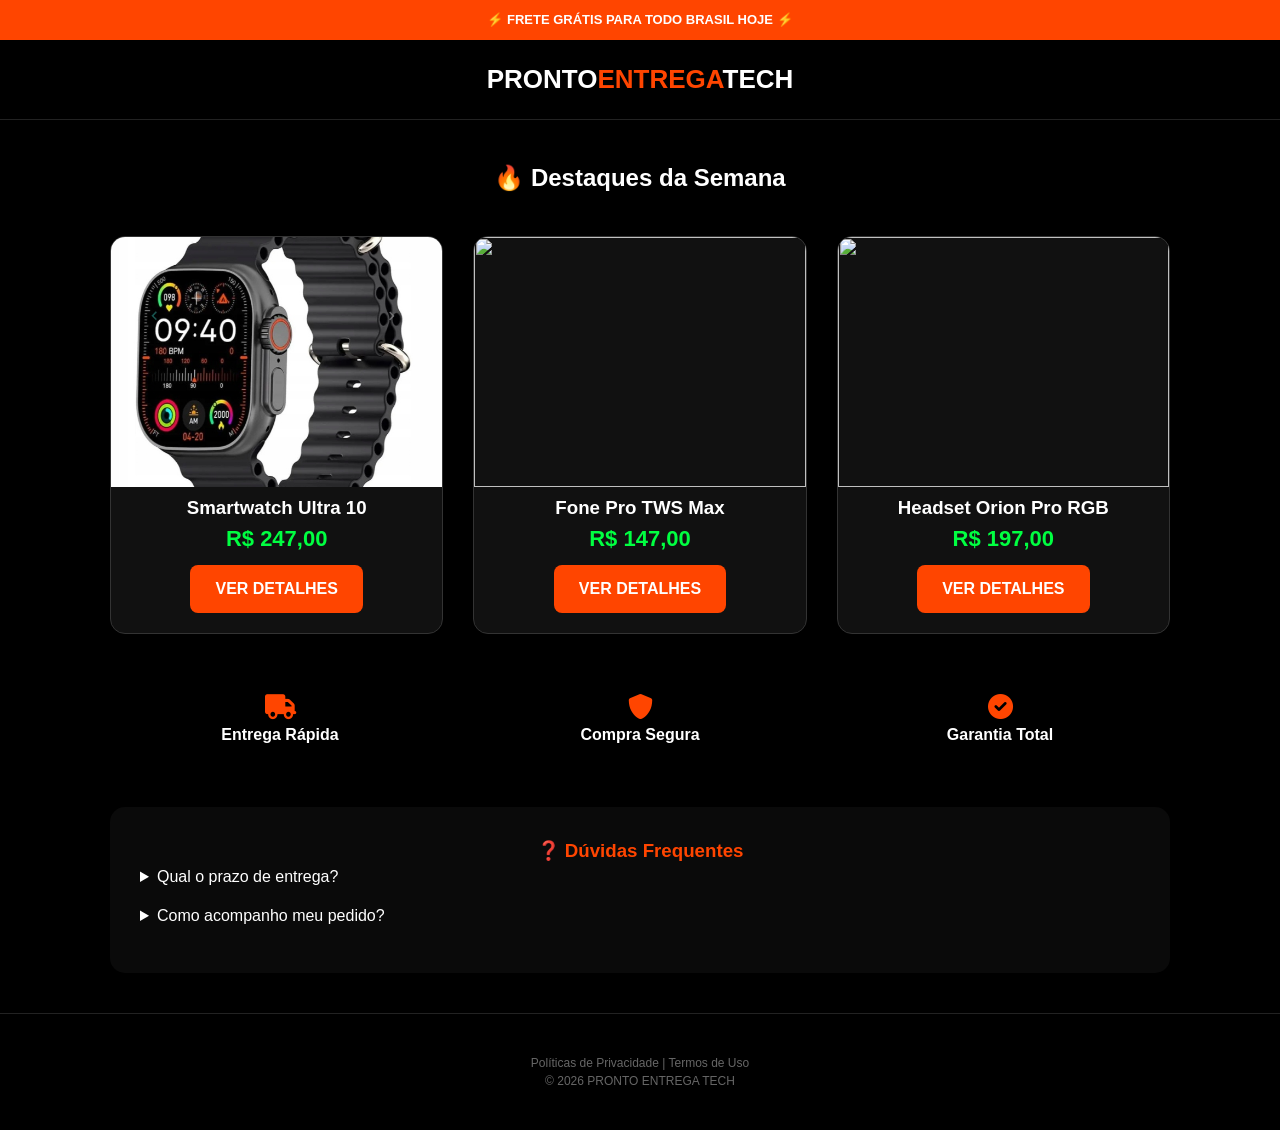
==== index.html @ e6aaacca "Add files via upload" ====
<!DOCTYPE html>
<html lang="pt-br">
<head>
    <meta charset="UTF-8">
    <meta name="viewport" content="width=device-width, initial-scale=1.0">
    <title>Pronto Entrega Tech | Loja Oficial</title>
    <link rel="stylesheet" href="style.css">
    <link rel="stylesheet" href="https://cdnjs.cloudflare.com/ajax/libs/font-awesome/6.0.0/css/all.min.css">
</head>
<body style="background:#000; color:#fff; font-family:sans-serif; margin:0;">
    <div style="background:#ff4500; text-align:center; padding:10px; font-weight:bold; font-size:13px;">⚡ FRETE GRÁTIS PARA TODO BRASIL HOJE ⚡</div>

    <nav style="padding:20px; border-bottom:1px solid #222; text-align:center; background:#000;">
        <div style="font-size:26px; font-weight:bold;">PRONTO<span style="color:#ff4500;">ENTREGA</span>TECH</div>
    </nav>

    <main style="max-width:1100px; margin:0 auto; padding:40px 20px;">
        <h2 style="text-align:center; margin-bottom:40px;">🔥 Destaques da Semana</h2>
        
        <div style="display:grid; grid-template-columns:repeat(auto-fit, minmax(280px, 1fr)); gap:30px;">
            <!-- PRODUTO 1 -->
            <div style="background:#111; border:1px solid #333; border-radius:15px; overflow:hidden; text-align:center; padding-bottom:20px;">
                <img src="relogio.jpg" style="width:100%; height:250px; object-fit:cover;">
                <h3>Smartwatch Ultra 10</h3>
                <p style="color:#00ff41; font-size:22px; font-weight:bold;">R$ 247,00</p>
                <a href="smartwatch-ultra.html" style="background:#ff4500; color:#fff; text-decoration:none; padding:12px 25px; border-radius:8px; font-weight:bold; display:inline-block; margin-top:10px;">VER DETALHES</a>
            </div>
            <!-- PRODUTO 2 -->
            <div style="background:#111; border:1px solid #333; border-radius:15px; overflow:hidden; text-align:center; padding-bottom:20px;">
                <img src="https://images.unsplash.com/photo-1590658268037-6bf12165a8df?w=500" style="width:100%; height:250px; object-fit:cover;">
                <h3>Fone Pro TWS Max</h3>
                <p style="color:#00ff41; font-size:22px; font-weight:bold;">R$ 147,00</p>
                <a href="smartwatch-ultra.html" style="background:#ff4500; color:#fff; text-decoration:none; padding:12px 25px; border-radius:8px; font-weight:bold; display:inline-block; margin-top:10px;">VER DETALHES</a>
            </div>
            <!-- PRODUTO 3 -->
            <div style="background:#111; border:1px solid #333; border-radius:15px; overflow:hidden; text-align:center; padding-bottom:20px;">
                <img src="https://images.unsplash.com/photo-1505740420928-5e560c06d30e?w=500" style="width:100%; height:250px; object-fit:cover;">
                <h3>Headset Orion Pro RGB</h3>
                <p style="color:#00ff41; font-size:22px; font-weight:bold;">R$ 197,00</p>
                <a href="smartwatch-ultra.html" style="background:#ff4500; color:#fff; text-decoration:none; padding:12px 25px; border-radius:8px; font-weight:bold; display:inline-block; margin-top:10px;">VER DETALHES</a>
            </div>
        </div>

        <!-- VANTAGENS -->
        <div style="margin-top:60px; display:grid; grid-template-columns:repeat(auto-fit, minmax(200px, 1fr)); gap:20px; text-align:center;">
            <div><i class="fas fa-truck" style="color:#ff4500; font-size:25px;"></i><h4>Entrega Rápida</h4></div>
            <div><i class="fas fa-shield-alt" style="color:#ff4500; font-size:25px;"></i><h4>Compra Segura</h4></div>
            <div><i class="fas fa-check-circle" style="color:#ff4500; font-size:25px;"></i><h4>Garantia Total</h4></div>
        </div>

        <!-- DÚVIDAS -->
        <section style="margin-top:60px; background:#0a0a0a; padding:30px; border-radius:15px;">
            <h3 style="text-align:center; color:#ff4500;">❓ Dúvidas Frequentes</h3>
            <details style="margin-bottom:15px; cursor:pointer;"><summary>Qual o prazo de entrega?</summary><p style="color:#aaa; padding:10px;">De 7 a 15 dias úteis com rastreamento.</p></details>
            <details style="margin-bottom:15px; cursor:pointer;"><summary>Como acompanho meu pedido?</summary><p style="color:#aaa; padding:10px;">Enviamos o código de rastreio por e-mail após a postagem.</p></details>
        </section>
    </main>

    <footer style="text-align:center; padding:40px; border-top:1px solid #222; font-size:12px; color:#666;">
        <a href="politicas.html" style="color:#666; text-decoration:none;">Políticas de Privacidade</a> | 
        <a href="politicas.html" style="color:#666; text-decoration:none;">Termos de Uso</a>
        <p>&copy; 2026 PRONTO ENTREGA TECH</p>
    </footer>
</body>
</html>
---- style.css ----
* { margin: 0; padding: 0; box-sizing: border-box; font-family: 'Segoe UI', sans-serif; }
body { background: #000; color: #fff; line-height: 1.5; }
.container { width: 90%; max-width: 1100px; margin: 0 auto; }

/* Topo e Nav */
.top-bar { background: #ff4500; text-align: center; padding: 8px; font-size: 12px; font-weight: bold; }
.navbar { padding: 15px 0; border-bottom: 1px solid #222; background: #000; position: sticky; top: 0; z-index: 100; }
.nav-flex { display: flex; justify-content: space-between; align-items: center; gap: 10px; }
.logo { font-size: 1.5rem; font-weight: 900; }
.logo span { color: #ff4500; }

/* Busca */
.search-bar { display: flex; flex: 1; max-width: 400px; background: #fff; border-radius: 5px; overflow: hidden; }
.search-bar input { flex: 1; border: none; padding: 10px; outline: none; color: #333; }
.search-bar button { background: #ddd; border: none; padding: 0 15px; color: #333; cursor: pointer; }

/* Grid de Produtos */
.section-title { text-align: center; margin: 40px 0 20px; color: #ff4500; text-transform: uppercase; }
.product-grid { display: grid; grid-template-columns: repeat(auto-fit, minmax(260px, 1fr)); gap: 20px; margin-bottom: 50px; }

.product-card { background: #111; border-radius: 12px; overflow: hidden; border: 1px solid #222; position: relative; transition: 0.3s; }
.product-card:hover { transform: translateY(-5px); border-color: #ff4500; }
.product-card img { width: 100%; height: 250px; object-fit: cover; border-bottom: 1px solid #222; }

/* Tags e Preços */
.discount-tag { position: absolute; top: 12px; left: 12px; background: #00ff41; color: #000; padding: 4px 10px; font-weight: bold; font-size: 12px; border-radius: 4px; z-index: 5; }
.card-info { padding: 20px; }
.card-info h3 { font-size: 1rem; margin-bottom: 10px; height: 40px; overflow: hidden; }
.rating { color: #ffb400; font-size: 12px; margin-bottom: 10px; }
.price-tag { font-size: 1.6rem; color: #00ff41; font-weight: bold; display: block; }

/* Botões */
.btn-buy-small { display: block; background: #ff4500; color: #fff; text-align: center; padding: 15px; text-decoration: none; border-radius: 8px; font-weight: bold; margin-top: 15px; transition: 0.2s; }
.btn-buy-small:hover { background: #e63e00; }

/* Página de Produto (Hero) */
.hero { display: flex; flex-wrap: wrap; gap: 40px; padding: 50px 0; align-items: center; }
.hero-img { flex: 1; min-width: 300px; }
.hero-img img { width: 100%; border-radius: 20px; box-shadow: 0 10px 30px rgba(0,0,0,0.5); }
.hero-content { flex: 1; min-width: 300px; }
.price-box { background: #0a0a0a; padding: 30px; border-radius: 15px; border: 2px solid #00ff41; margin: 25px 0; }

/* Flutuante e Footer */
.whatsapp-float { position: fixed; bottom: 25px; right: 25px; background: #25d366; width: 65px; height: 65px; border-radius: 50%; display: flex; align-items: center; justify-content: center; font-size: 35px; color: #fff; text-decoration: none; z-index: 1000; box-shadow: 0 5px 15px rgba(0,0,0,0.3); }
footer { padding: 30px 0; text-align: center; border-top: 1px solid #222; font-size: 12px; color: #666; }

/* Mobile */
@media (max-width: 768px) {
    .nav-flex { flex-direction: column; }
    .search-bar { width: 100%; margin: 15px 0; }
    .hero { text-align: center; }
}
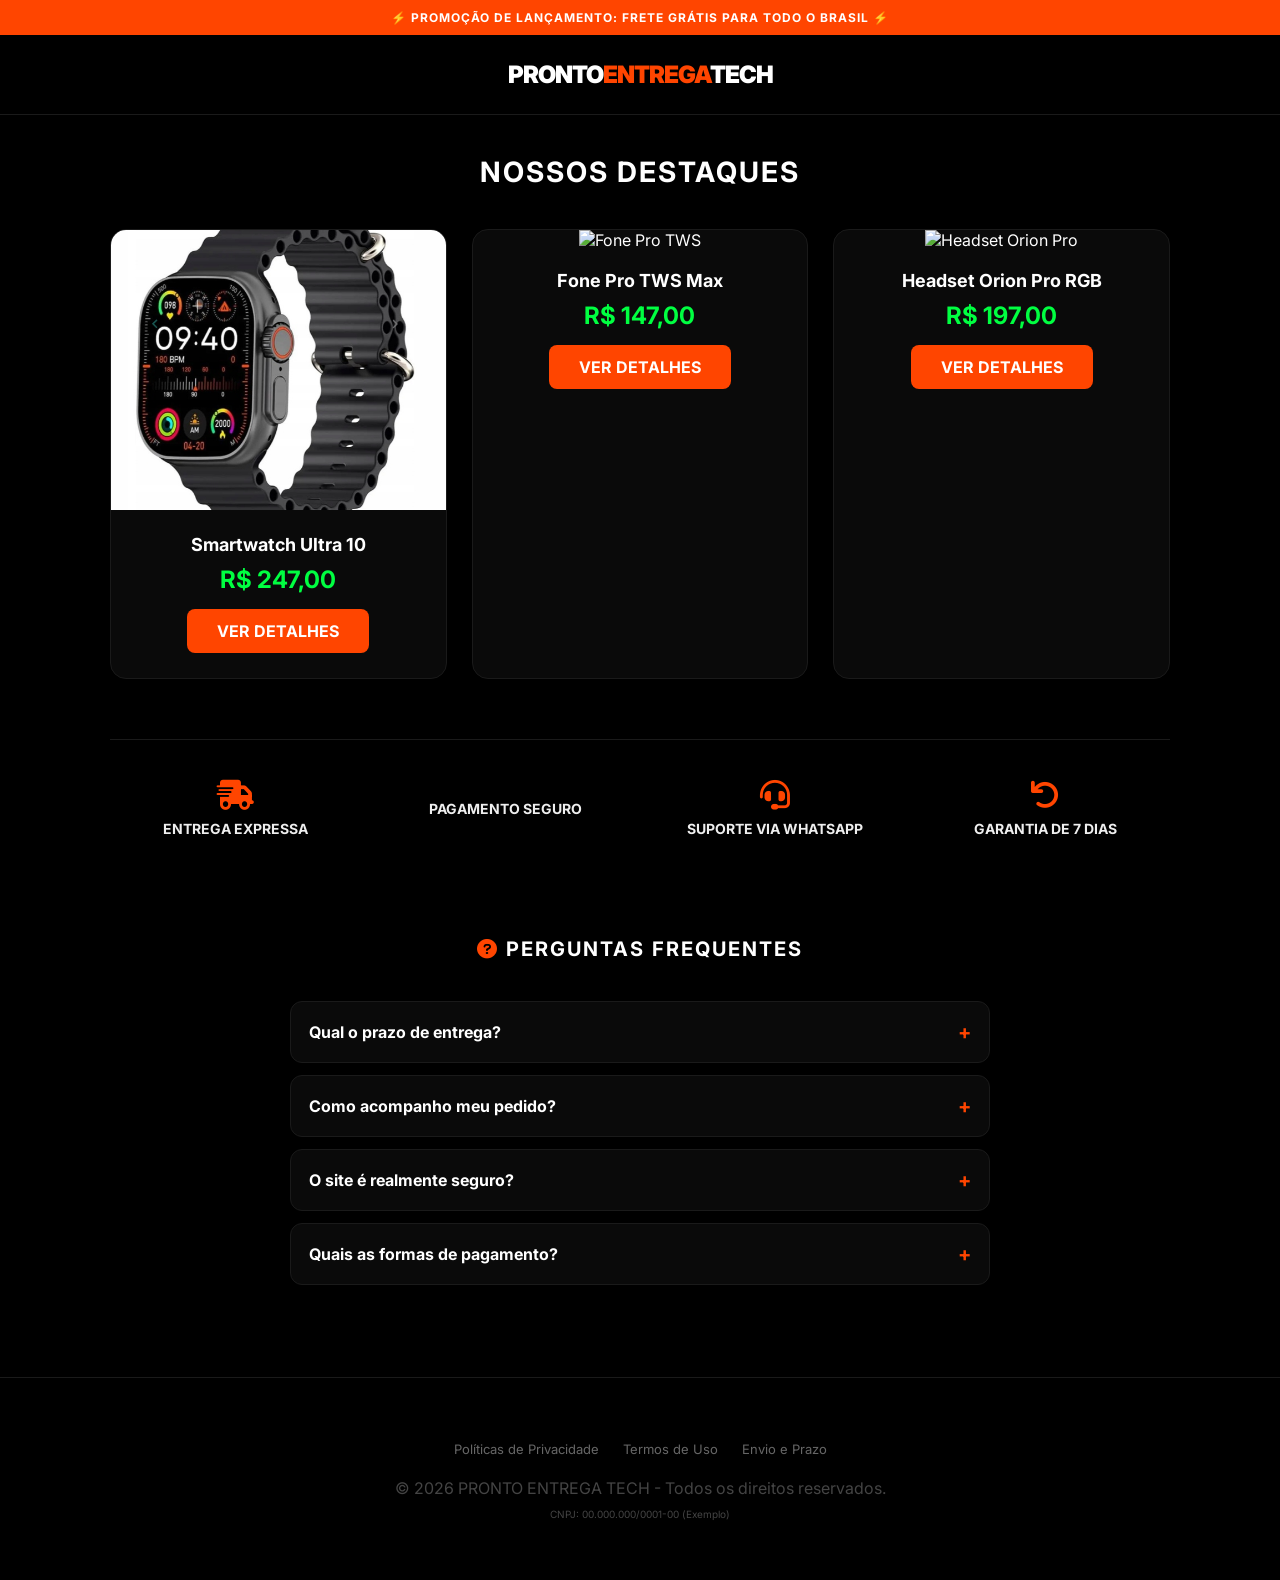
==== commit 8d204c3a: "Add files via upload" ====
--- a/index.html
+++ b/index.html
@@ -4,62 +4,143 @@
     <meta charset="UTF-8">
     <meta name="viewport" content="width=device-width, initial-scale=1.0">
     <title>Pronto Entrega Tech | Loja Oficial</title>
-    <link rel="stylesheet" href="style.css">
+    <!-- Importando fontes e ícones para não parecer amador -->
     <link rel="stylesheet" href="https://cdnjs.cloudflare.com/ajax/libs/font-awesome/6.0.0/css/all.min.css">
+    <link href="https://fonts.googleapis.com/css2?family=Inter:wght@400;700;900&display=swap" rel="stylesheet">
+    <style>
+        * { margin: 0; padding: 0; box-sizing: border-box; }
+        body { background-color: #000; color: #fff; font-family: 'Inter', sans-serif; }
+        
+        .top-bar { background: #ff4500; text-align: center; padding: 10px; font-weight: bold; font-size: 12px; letter-spacing: 1px; }
+        
+        nav { padding: 25px; border-bottom: 1px solid #1a1a1a; text-align: center; background: #000; }
+        .logo { font-size: 24px; font-weight: 900; letter-spacing: -1px; }
+        .logo span { color: #ff4500; }
+
+        .container { max-width: 1100px; margin: 0 auto; padding: 40px 20px; }
+        
+        .section-title { text-align: center; margin-bottom: 40px; font-size: 28px; text-transform: uppercase; letter-spacing: 2px; }
+
+        /* Grid de Produtos */
+        .grid-products { display: grid; grid-template-columns: repeat(auto-fit, minmax(280px, 1fr)); gap: 25px; }
+        .card { background: #0a0a0a; border: 1px solid #1a1a1a; border-radius: 16px; overflow: hidden; text-align: center; padding-bottom: 25px; transition: 0.3s; }
+        .card:hover { border-color: #333; transform: translateY(-5px); }
+        .card img { width: 100%; height: 280px; object-fit: cover; }
+        .card h3 { margin: 20px 0 10px; font-size: 18px; }
+        .price { color: #00ff41; font-size: 24px; font-weight: bold; margin-bottom: 15px; display: block; }
+        .btn-details { background: #ff4500; color: #fff; text-decoration: none; padding: 12px 30px; border-radius: 8px; font-weight: bold; display: inline-block; transition: 0.3s; }
+        .btn-details:hover { background: #e63e00; scale: 1.05; }
+
+        /* Benefícios */
+        .benefits { display: grid; grid-template-columns: repeat(auto-fit, minmax(200px, 1fr)); gap: 20px; text-align: center; margin: 60px 0; padding: 40px 0; border-top: 1px solid #1a1a1a; }
+        .benefits i { color: #ff4500; font-size: 30px; margin-bottom: 10px; }
+        .benefits h4 { font-size: 14px; text-transform: uppercase; color: #eee; }
+
+        /* FAQ - Dúvidas Frequentes Estilizadas */
+        .faq-container { max-width: 700px; margin: 0 auto; }
+        details { background: #0a0a0a; border: 1px solid #1a1a1a; border-radius: 12px; margin-bottom: 12px; transition: 0.3s; }
+        details[open] { border-color: #ff4500; }
+        summary { padding: 18px; cursor: pointer; font-weight: bold; list-style: none; display: flex; justify-content: space-between; align-items: center; outline: none; }
+        summary::-webkit-details-marker { display: none; }
+        summary::after { content: '+'; color: #ff4500; font-size: 20px; }
+        details[open] summary::after { content: '-'; }
+        .faq-answer { padding: 0 18px 18px; color: #aaa; font-size: 14px; line-height: 1.6; }
+
+        footer { text-align: center; padding: 60px 20px; border-top: 1px solid #1a1a1a; margin-top: 40px; color: #444; }
+        footer a { color: #666; text-decoration: none; margin: 0 10px; font-size: 13px; }
+        footer a:hover { color: #ff4500; }
+    </style>
 </head>
-<body style="background:#000; color:#fff; font-family:sans-serif; margin:0;">
-    <div style="background:#ff4500; text-align:center; padding:10px; font-weight:bold; font-size:13px;">⚡ FRETE GRÁTIS PARA TODO BRASIL HOJE ⚡</div>
+<body>
 
-    <nav style="padding:20px; border-bottom:1px solid #222; text-align:center; background:#000;">
-        <div style="font-size:26px; font-weight:bold;">PRONTO<span style="color:#ff4500;">ENTREGA</span>TECH</div>
+    <div class="top-bar">⚡ PROMOÇÃO DE LANÇAMENTO: FRETE GRÁTIS PARA TODO O BRASIL ⚡</div>
+
+    <nav>
+        <div class="logo">PRONTO<span>ENTREGA</span>TECH</div>
     </nav>
 
-    <main style="max-width:1100px; margin:0 auto; padding:40px 20px;">
-        <h2 style="text-align:center; margin-bottom:40px;">🔥 Destaques da Semana</h2>
+    <main class="container">
         
-        <div style="display:grid; grid-template-columns:repeat(auto-fit, minmax(280px, 1fr)); gap:30px;">
+        <h2 class="section-title">Nossos Destaques</h2>
+        
+        <div class="grid-products">
             <!-- PRODUTO 1 -->
-            <div style="background:#111; border:1px solid #333; border-radius:15px; overflow:hidden; text-align:center; padding-bottom:20px;">
-                <img src="relogio.jpg" style="width:100%; height:250px; object-fit:cover;">
+            <div class="card">
+                <img src="relogio.jpg" alt="Smartwatch Ultra 10">
                 <h3>Smartwatch Ultra 10</h3>
-                <p style="color:#00ff41; font-size:22px; font-weight:bold;">R$ 247,00</p>
-                <a href="smartwatch-ultra.html" style="background:#ff4500; color:#fff; text-decoration:none; padding:12px 25px; border-radius:8px; font-weight:bold; display:inline-block; margin-top:10px;">VER DETALHES</a>
+                <span class="price">R$ 247,00</span>
+                <a href="smartwatch-ultra.html" class="btn-details">VER DETALHES</a>
             </div>
+            
             <!-- PRODUTO 2 -->
-            <div style="background:#111; border:1px solid #333; border-radius:15px; overflow:hidden; text-align:center; padding-bottom:20px;">
-                <img src="https://images.unsplash.com/photo-1590658268037-6bf12165a8df?w=500" style="width:100%; height:250px; object-fit:cover;">
+            <div class="card">
+                <img src="https://images.unsplash.com/photo-1590658268037-6bf12165a8df?w=500" alt="Fone Pro TWS">
                 <h3>Fone Pro TWS Max</h3>
-                <p style="color:#00ff41; font-size:22px; font-weight:bold;">R$ 147,00</p>
-                <a href="smartwatch-ultra.html" style="background:#ff4500; color:#fff; text-decoration:none; padding:12px 25px; border-radius:8px; font-weight:bold; display:inline-block; margin-top:10px;">VER DETALHES</a>
+                <span class="price">R$ 147,00</span>
+                <a href="smartwatch-ultra.html" class="btn-details">VER DETALHES</a>
             </div>
+            
             <!-- PRODUTO 3 -->
-            <div style="background:#111; border:1px solid #333; border-radius:15px; overflow:hidden; text-align:center; padding-bottom:20px;">
-                <img src="https://images.unsplash.com/photo-1505740420928-5e560c06d30e?w=500" style="width:100%; height:250px; object-fit:cover;">
+            <div class="card">
+                <img src="https://images.unsplash.com/photo-1505740420928-5e560c06d30e?w=500" alt="Headset Orion Pro">
                 <h3>Headset Orion Pro RGB</h3>
-                <p style="color:#00ff41; font-size:22px; font-weight:bold;">R$ 197,00</p>
-                <a href="smartwatch-ultra.html" style="background:#ff4500; color:#fff; text-decoration:none; padding:12px 25px; border-radius:8px; font-weight:bold; display:inline-block; margin-top:10px;">VER DETALHES</a>
+                <span class="price">R$ 197,00</span>
+                <a href="smartwatch-ultra.html" class="btn-details">VER DETALHES</a>
             </div>
         </div>
 
-        <!-- VANTAGENS -->
-        <div style="margin-top:60px; display:grid; grid-template-columns:repeat(auto-fit, minmax(200px, 1fr)); gap:20px; text-align:center;">
-            <div><i class="fas fa-truck" style="color:#ff4500; font-size:25px;"></i><h4>Entrega Rápida</h4></div>
-            <div><i class="fas fa-shield-alt" style="color:#ff4500; font-size:25px;"></i><h4>Compra Segura</h4></div>
-            <div><i class="fas fa-check-circle" style="color:#ff4500; font-size:25px;"></i><h4>Garantia Total</h4></div>
+        <!-- SEÇÃO DE BENEFÍCIOS -->
+        <div class="benefits">
+            <div><i class="fas fa-truck-fast"></i><h4>Entrega Expressa</h4></div>
+            <div><i class="fas fa-shield-check"></i><h4>Pagamento Seguro</h4></div>
+            <div><i class="fas fa-headset"></i><h4>Suporte via WhatsApp</h4></div>
+            <div><i class="fas fa-undo"></i><h4>Garantia de 7 dias</h4></div>
         </div>
 
-        <!-- DÚVIDAS -->
-        <section style="margin-top:60px; background:#0a0a0a; padding:30px; border-radius:15px;">
-            <h3 style="text-align:center; color:#ff4500;">❓ Dúvidas Frequentes</h3>
-            <details style="margin-bottom:15px; cursor:pointer;"><summary>Qual o prazo de entrega?</summary><p style="color:#aaa; padding:10px;">De 7 a 15 dias úteis com rastreamento.</p></details>
-            <details style="margin-bottom:15px; cursor:pointer;"><summary>Como acompanho meu pedido?</summary><p style="color:#aaa; padding:10px;">Enviamos o código de rastreio por e-mail após a postagem.</p></details>
+        <!-- SEÇÃO DE DÚVIDAS -->
+        <section class="faq-container">
+            <h2 class="section-title" style="font-size: 20px;"><i class="fas fa-question-circle" style="color:#ff4500"></i> Perguntas Frequentes</h2>
+            
+            <details>
+                <summary>Qual o prazo de entrega?</summary>
+                <div class="faq-answer">
+                    Nosso prazo médio de entrega é de 7 a 15 dias úteis, dependendo da sua região. Todas as encomendas possuem seguro e código de rastreamento.
+                </div>
+            </details>
+
+            <details>
+                <summary>Como acompanho meu pedido?</summary>
+                <div class="faq-answer">
+                    Após a confirmação do pagamento, você receberá o código de rastreio em seu e-mail e WhatsApp em até 3 dias úteis para acompanhar pelo site dos Correios.
+                </div>
+            </details>
+
+            <details>
+                <summary>O site é realmente seguro?</summary>
+                <div class="faq-answer">
+                    Totalmente seguro. Utilizamos certificados SSL de criptografia de dados e os pagamentos são processados pelo Mercado Pago, a maior plataforma de pagamentos do Brasil.
+                </div>
+            </details>
+
+            <details>
+                <summary>Quais as formas de pagamento?</summary>
+                <div class="faq-answer">
+                    Aceitamos Pix com aprovação imediata, Boleto Bancário ou Cartão de Crédito em até 12x.
+                </div>
+            </details>
         </section>
+
     </main>
 
-    <footer style="text-align:center; padding:40px; border-top:1px solid #222; font-size:12px; color:#666;">
-        <a href="politicas.html" style="color:#666; text-decoration:none;">Políticas de Privacidade</a> | 
-        <a href="politicas.html" style="color:#666; text-decoration:none;">Termos de Uso</a>
-        <p>&copy; 2026 PRONTO ENTREGA TECH</p>
+    <footer>
+        <div style="margin-bottom: 20px;">
+            <a href="politicas.html">Políticas de Privacidade</a>
+            <a href="politicas.html">Termos de Uso</a>
+            <a href="politicas.html">Envio e Prazo</a>
+        </div>
+        <p>&copy; 2026 PRONTO ENTREGA TECH - Todos os direitos reservados.</p>
+        <p style="margin-top: 10px; font-size: 10px;">CNPJ: 00.000.000/0001-00 (Exemplo)</p>
     </footer>
+
 </body>
 </html>
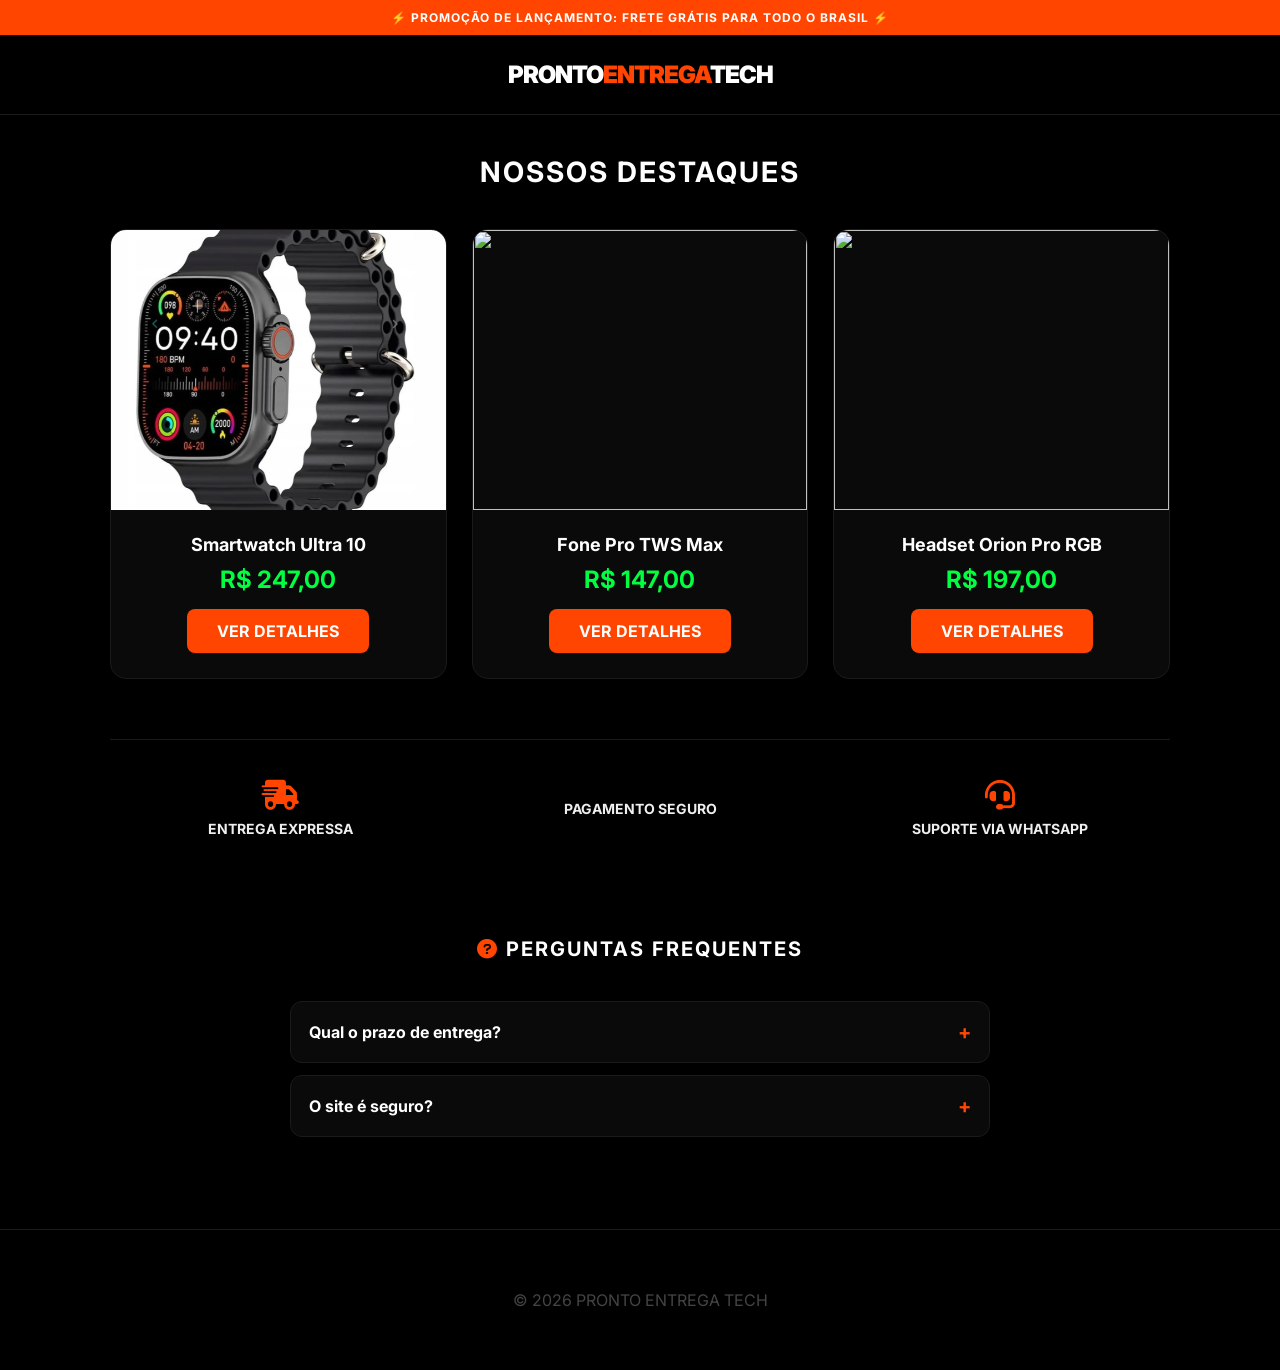
==== commit 7e79be70: "Add files via upload" ====
--- a/index.html
+++ b/index.html
@@ -4,24 +4,17 @@
     <meta charset="UTF-8">
     <meta name="viewport" content="width=device-width, initial-scale=1.0">
     <title>Pronto Entrega Tech | Loja Oficial</title>
-    <!-- Importando fontes e ícones para não parecer amador -->
     <link rel="stylesheet" href="https://cdnjs.cloudflare.com/ajax/libs/font-awesome/6.0.0/css/all.min.css">
     <link href="https://fonts.googleapis.com/css2?family=Inter:wght@400;700;900&display=swap" rel="stylesheet">
     <style>
         * { margin: 0; padding: 0; box-sizing: border-box; }
         body { background-color: #000; color: #fff; font-family: 'Inter', sans-serif; }
-        
         .top-bar { background: #ff4500; text-align: center; padding: 10px; font-weight: bold; font-size: 12px; letter-spacing: 1px; }
-        
         nav { padding: 25px; border-bottom: 1px solid #1a1a1a; text-align: center; background: #000; }
         .logo { font-size: 24px; font-weight: 900; letter-spacing: -1px; }
         .logo span { color: #ff4500; }
-
         .container { max-width: 1100px; margin: 0 auto; padding: 40px 20px; }
-        
         .section-title { text-align: center; margin-bottom: 40px; font-size: 28px; text-transform: uppercase; letter-spacing: 2px; }
-
-        /* Grid de Produtos */
         .grid-products { display: grid; grid-template-columns: repeat(auto-fit, minmax(280px, 1fr)); gap: 25px; }
         .card { background: #0a0a0a; border: 1px solid #1a1a1a; border-radius: 16px; overflow: hidden; text-align: center; padding-bottom: 25px; transition: 0.3s; }
         .card:hover { border-color: #333; transform: translateY(-5px); }
@@ -30,117 +23,61 @@
         .price { color: #00ff41; font-size: 24px; font-weight: bold; margin-bottom: 15px; display: block; }
         .btn-details { background: #ff4500; color: #fff; text-decoration: none; padding: 12px 30px; border-radius: 8px; font-weight: bold; display: inline-block; transition: 0.3s; }
         .btn-details:hover { background: #e63e00; scale: 1.05; }
-
-        /* Benefícios */
         .benefits { display: grid; grid-template-columns: repeat(auto-fit, minmax(200px, 1fr)); gap: 20px; text-align: center; margin: 60px 0; padding: 40px 0; border-top: 1px solid #1a1a1a; }
         .benefits i { color: #ff4500; font-size: 30px; margin-bottom: 10px; }
         .benefits h4 { font-size: 14px; text-transform: uppercase; color: #eee; }
-
-        /* FAQ - Dúvidas Frequentes Estilizadas */
         .faq-container { max-width: 700px; margin: 0 auto; }
         details { background: #0a0a0a; border: 1px solid #1a1a1a; border-radius: 12px; margin-bottom: 12px; transition: 0.3s; }
         details[open] { border-color: #ff4500; }
         summary { padding: 18px; cursor: pointer; font-weight: bold; list-style: none; display: flex; justify-content: space-between; align-items: center; outline: none; }
-        summary::-webkit-details-marker { display: none; }
         summary::after { content: '+'; color: #ff4500; font-size: 20px; }
         details[open] summary::after { content: '-'; }
         .faq-answer { padding: 0 18px 18px; color: #aaa; font-size: 14px; line-height: 1.6; }
-
         footer { text-align: center; padding: 60px 20px; border-top: 1px solid #1a1a1a; margin-top: 40px; color: #444; }
-        footer a { color: #666; text-decoration: none; margin: 0 10px; font-size: 13px; }
-        footer a:hover { color: #ff4500; }
     </style>
 </head>
 <body>
-
     <div class="top-bar">⚡ PROMOÇÃO DE LANÇAMENTO: FRETE GRÁTIS PARA TODO O BRASIL ⚡</div>
-
-    <nav>
-        <div class="logo">PRONTO<span>ENTREGA</span>TECH</div>
-    </nav>
-
+    <nav><div class="logo">PRONTO<span>ENTREGA</span>TECH</div></nav>
     <main class="container">
-        
         <h2 class="section-title">Nossos Destaques</h2>
-        
         <div class="grid-products">
-            <!-- PRODUTO 1 -->
             <div class="card">
-                <img src="relogio.jpg" alt="Smartwatch Ultra 10">
+                <img src="relogio.jpg">
                 <h3>Smartwatch Ultra 10</h3>
                 <span class="price">R$ 247,00</span>
-                <a href="smartwatch-ultra.html" class="btn-details">VER DETALHES</a>
+                <a href="smartwatch-ultra.html#relogio" class="btn-details">VER DETALHES</a>
             </div>
-            
-            <!-- PRODUTO 2 -->
             <div class="card">
-                <img src="https://images.unsplash.com/photo-1590658268037-6bf12165a8df?w=500" alt="Fone Pro TWS">
+                <img src="https://images.unsplash.com/photo-1590658268037-6bf12165a8df?w=500">
                 <h3>Fone Pro TWS Max</h3>
                 <span class="price">R$ 147,00</span>
-                <a href="smartwatch-ultra.html" class="btn-details">VER DETALHES</a>
+                <a href="smartwatch-ultra.html#fone" class="btn-details">VER DETALHES</a>
             </div>
-            
-            <!-- PRODUTO 3 -->
             <div class="card">
-                <img src="https://images.unsplash.com/photo-1505740420928-5e560c06d30e?w=500" alt="Headset Orion Pro">
+                <img src="https://images.unsplash.com/photo-1505740420928-5e560c06d30e?w=500">
                 <h3>Headset Orion Pro RGB</h3>
                 <span class="price">R$ 197,00</span>
-                <a href="smartwatch-ultra.html" class="btn-details">VER DETALHES</a>
+                <a href="smartwatch-ultra.html#headset" class="btn-details">VER DETALHES</a>
             </div>
         </div>
-
-        <!-- SEÇÃO DE BENEFÍCIOS -->
         <div class="benefits">
             <div><i class="fas fa-truck-fast"></i><h4>Entrega Expressa</h4></div>
             <div><i class="fas fa-shield-check"></i><h4>Pagamento Seguro</h4></div>
             <div><i class="fas fa-headset"></i><h4>Suporte via WhatsApp</h4></div>
-            <div><i class="fas fa-undo"></i><h4>Garantia de 7 dias</h4></div>
         </div>
-
-        <!-- SEÇÃO DE DÚVIDAS -->
         <section class="faq-container">
             <h2 class="section-title" style="font-size: 20px;"><i class="fas fa-question-circle" style="color:#ff4500"></i> Perguntas Frequentes</h2>
-            
             <details>
                 <summary>Qual o prazo de entrega?</summary>
-                <div class="faq-answer">
-                    Nosso prazo médio de entrega é de 7 a 15 dias úteis, dependendo da sua região. Todas as encomendas possuem seguro e código de rastreamento.
-                </div>
+                <div class="faq-answer">Nosso prazo médio é de 7 a 15 dias úteis.</div>
             </details>
-
             <details>
-                <summary>Como acompanho meu pedido?</summary>
-                <div class="faq-answer">
-                    Após a confirmação do pagamento, você receberá o código de rastreio em seu e-mail e WhatsApp em até 3 dias úteis para acompanhar pelo site dos Correios.
-                </div>
-            </details>
-
-            <details>
-                <summary>O site é realmente seguro?</summary>
-                <div class="faq-answer">
-                    Totalmente seguro. Utilizamos certificados SSL de criptografia de dados e os pagamentos são processados pelo Mercado Pago, a maior plataforma de pagamentos do Brasil.
-                </div>
-            </details>
-
-            <details>
-                <summary>Quais as formas de pagamento?</summary>
-                <div class="faq-answer">
-                    Aceitamos Pix com aprovação imediata, Boleto Bancário ou Cartão de Crédito em até 12x.
-                </div>
+                <summary>O site é seguro?</summary>
+                <div class="faq-answer">Sim, pagamentos via Mercado Pago com proteção total.</div>
             </details>
         </section>
-
     </main>
-
-    <footer>
-        <div style="margin-bottom: 20px;">
-            <a href="politicas.html">Políticas de Privacidade</a>
-            <a href="politicas.html">Termos de Uso</a>
-            <a href="politicas.html">Envio e Prazo</a>
-        </div>
-        <p>&copy; 2026 PRONTO ENTREGA TECH - Todos os direitos reservados.</p>
-        <p style="margin-top: 10px; font-size: 10px;">CNPJ: 00.000.000/0001-00 (Exemplo)</p>
-    </footer>
-
+    <footer><p>&copy; 2026 PRONTO ENTREGA TECH</p></footer>
 </body>
 </html>
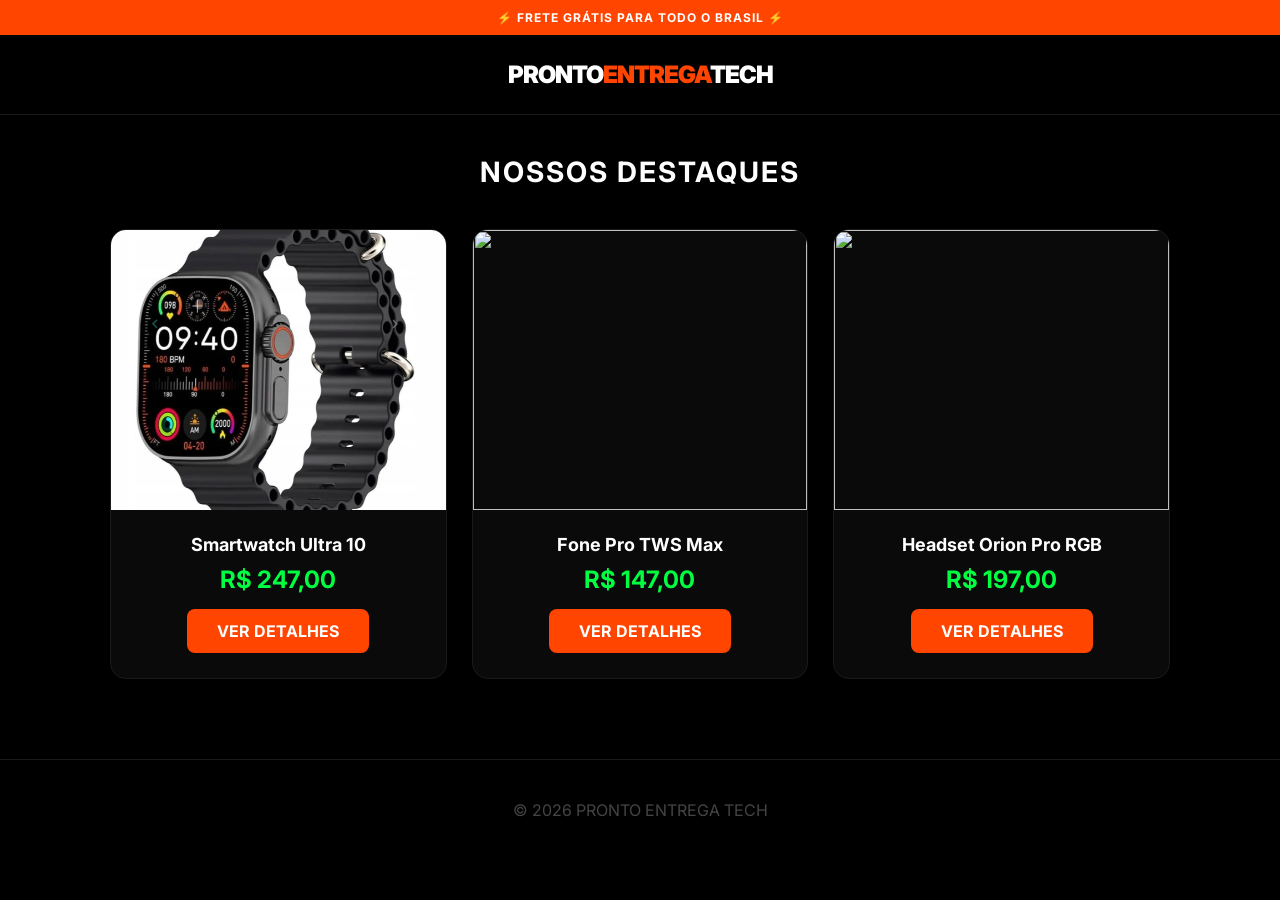
==== commit 234ac0d7: "Add files via upload" ====
--- a/index.html
+++ b/index.html
@@ -21,39 +21,32 @@
         .card img { width: 100%; height: 280px; object-fit: cover; }
         .card h3 { margin: 20px 0 10px; font-size: 18px; }
         .price { color: #00ff41; font-size: 24px; font-weight: bold; margin-bottom: 15px; display: block; }
-        .btn-details { background: #ff4500; color: #fff; text-decoration: none; padding: 12px 30px; border-radius: 8px; font-weight: bold; display: inline-block; transition: 0.3s; }
+        .btn-details { background: #ff4500; color: #fff; text-decoration: none; padding: 12px 30px; border-radius: 8px; font-weight: bold; display: inline-block; transition: 0.3s; cursor: pointer; }
         .btn-details:hover { background: #e63e00; scale: 1.05; }
-        .benefits { display: grid; grid-template-columns: repeat(auto-fit, minmax(200px, 1fr)); gap: 20px; text-align: center; margin: 60px 0; padding: 40px 0; border-top: 1px solid #1a1a1a; }
-        .benefits i { color: #ff4500; font-size: 30px; margin-bottom: 10px; }
-        .benefits h4 { font-size: 14px; text-transform: uppercase; color: #eee; }
-        .faq-container { max-width: 700px; margin: 0 auto; }
-        details { background: #0a0a0a; border: 1px solid #1a1a1a; border-radius: 12px; margin-bottom: 12px; transition: 0.3s; }
-        details[open] { border-color: #ff4500; }
-        summary { padding: 18px; cursor: pointer; font-weight: bold; list-style: none; display: flex; justify-content: space-between; align-items: center; outline: none; }
-        summary::after { content: '+'; color: #ff4500; font-size: 20px; }
-        details[open] summary::after { content: '-'; }
-        .faq-answer { padding: 0 18px 18px; color: #aaa; font-size: 14px; line-height: 1.6; }
-        footer { text-align: center; padding: 60px 20px; border-top: 1px solid #1a1a1a; margin-top: 40px; color: #444; }
+        footer { text-align: center; padding: 40px; border-top: 1px solid #1a1a1a; margin-top: 40px; color: #444; }
     </style>
 </head>
 <body>
-    <div class="top-bar">⚡ PROMOÇÃO DE LANÇAMENTO: FRETE GRÁTIS PARA TODO O BRASIL ⚡</div>
+    <div class="top-bar">⚡ FRETE GRÁTIS PARA TODO O BRASIL ⚡</div>
     <nav><div class="logo">PRONTO<span>ENTREGA</span>TECH</div></nav>
     <main class="container">
         <h2 class="section-title">Nossos Destaques</h2>
         <div class="grid-products">
+            <!-- PRODUTO 1 -->
             <div class="card">
                 <img src="relogio.jpg">
                 <h3>Smartwatch Ultra 10</h3>
                 <span class="price">R$ 247,00</span>
                 <a href="smartwatch-ultra.html#relogio" class="btn-details">VER DETALHES</a>
             </div>
+            <!-- PRODUTO 2 -->
             <div class="card">
                 <img src="https://images.unsplash.com/photo-1590658268037-6bf12165a8df?w=500">
                 <h3>Fone Pro TWS Max</h3>
                 <span class="price">R$ 147,00</span>
                 <a href="smartwatch-ultra.html#fone" class="btn-details">VER DETALHES</a>
             </div>
+            <!-- PRODUTO 3 -->
             <div class="card">
                 <img src="https://images.unsplash.com/photo-1505740420928-5e560c06d30e?w=500">
                 <h3>Headset Orion Pro RGB</h3>
@@ -61,22 +54,6 @@
                 <a href="smartwatch-ultra.html#headset" class="btn-details">VER DETALHES</a>
             </div>
         </div>
-        <div class="benefits">
-            <div><i class="fas fa-truck-fast"></i><h4>Entrega Expressa</h4></div>
-            <div><i class="fas fa-shield-check"></i><h4>Pagamento Seguro</h4></div>
-            <div><i class="fas fa-headset"></i><h4>Suporte via WhatsApp</h4></div>
-        </div>
-        <section class="faq-container">
-            <h2 class="section-title" style="font-size: 20px;"><i class="fas fa-question-circle" style="color:#ff4500"></i> Perguntas Frequentes</h2>
-            <details>
-                <summary>Qual o prazo de entrega?</summary>
-                <div class="faq-answer">Nosso prazo médio é de 7 a 15 dias úteis.</div>
-            </details>
-            <details>
-                <summary>O site é seguro?</summary>
-                <div class="faq-answer">Sim, pagamentos via Mercado Pago com proteção total.</div>
-            </details>
-        </section>
     </main>
     <footer><p>&copy; 2026 PRONTO ENTREGA TECH</p></footer>
 </body>
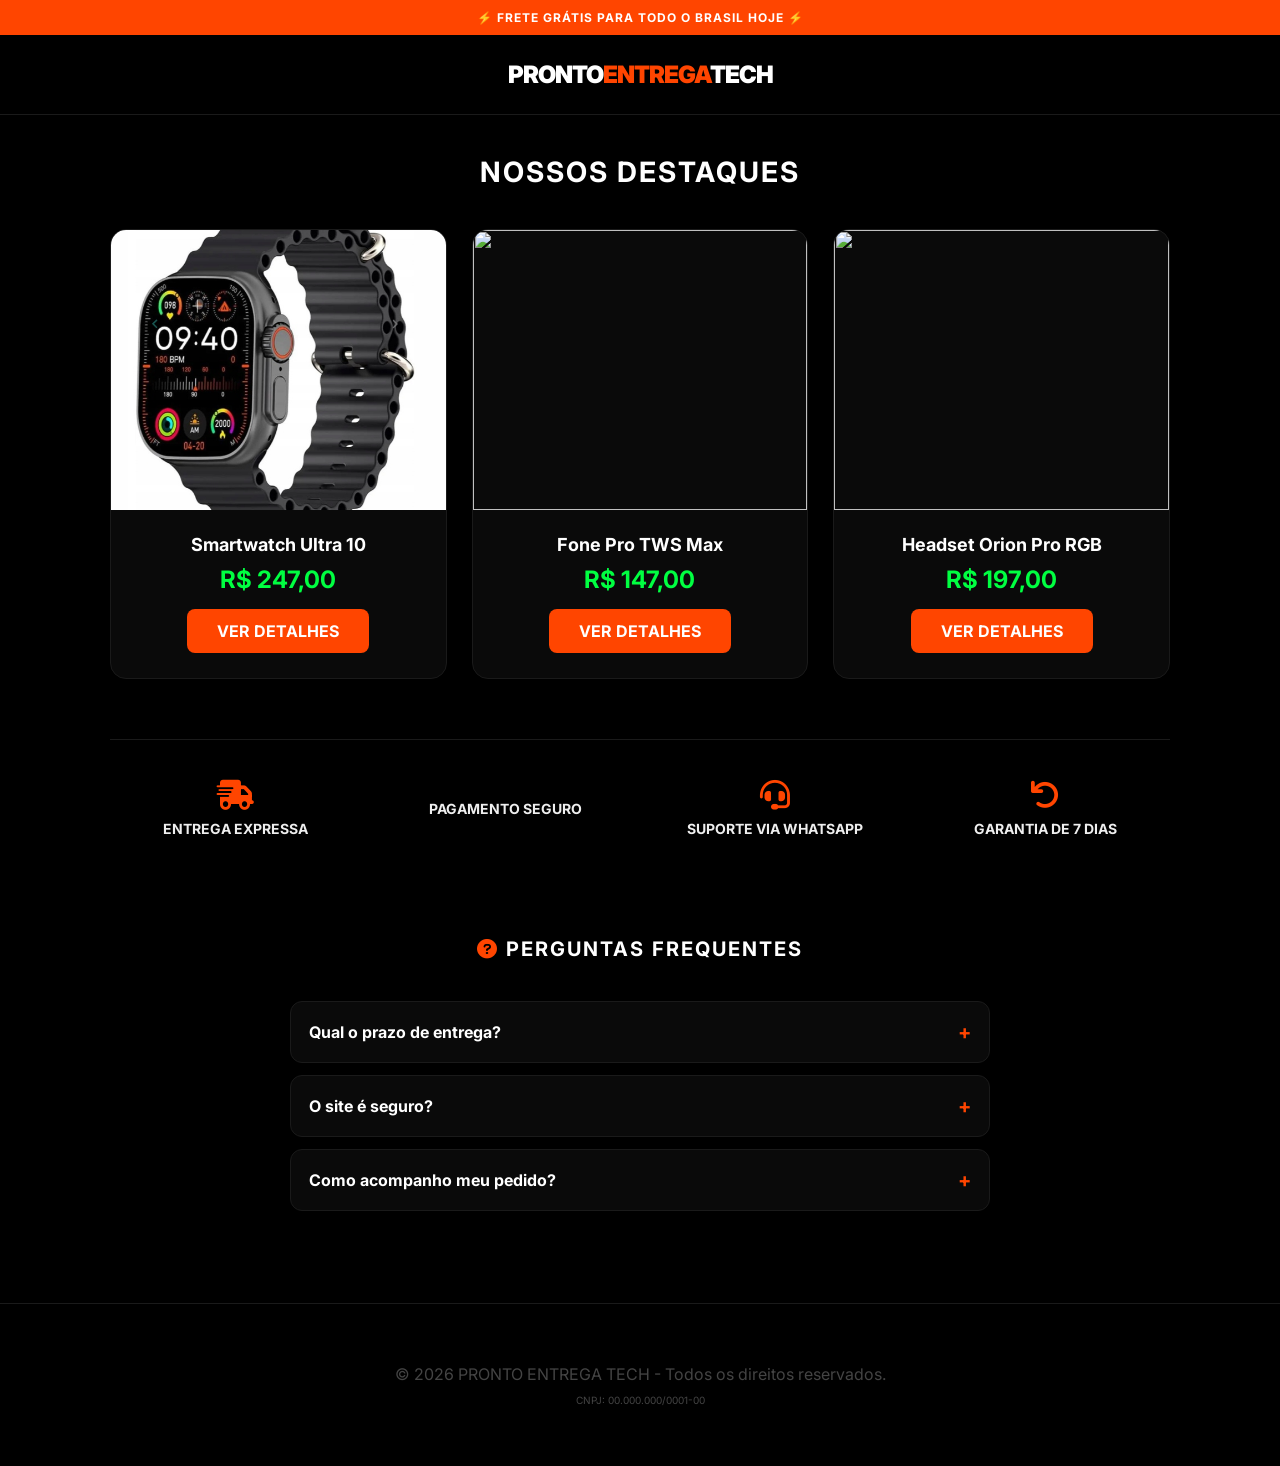
==== commit a2f9ef26: "Add files via upload" ====
--- a/index.html
+++ b/index.html
@@ -9,28 +9,56 @@
     <style>
         * { margin: 0; padding: 0; box-sizing: border-box; }
         body { background-color: #000; color: #fff; font-family: 'Inter', sans-serif; }
+        
         .top-bar { background: #ff4500; text-align: center; padding: 10px; font-weight: bold; font-size: 12px; letter-spacing: 1px; }
+        
         nav { padding: 25px; border-bottom: 1px solid #1a1a1a; text-align: center; background: #000; }
         .logo { font-size: 24px; font-weight: 900; letter-spacing: -1px; }
         .logo span { color: #ff4500; }
+
         .container { max-width: 1100px; margin: 0 auto; padding: 40px 20px; }
+        
         .section-title { text-align: center; margin-bottom: 40px; font-size: 28px; text-transform: uppercase; letter-spacing: 2px; }
+
+        /* Grid de Produtos */
         .grid-products { display: grid; grid-template-columns: repeat(auto-fit, minmax(280px, 1fr)); gap: 25px; }
         .card { background: #0a0a0a; border: 1px solid #1a1a1a; border-radius: 16px; overflow: hidden; text-align: center; padding-bottom: 25px; transition: 0.3s; }
         .card:hover { border-color: #333; transform: translateY(-5px); }
         .card img { width: 100%; height: 280px; object-fit: cover; }
         .card h3 { margin: 20px 0 10px; font-size: 18px; }
         .price { color: #00ff41; font-size: 24px; font-weight: bold; margin-bottom: 15px; display: block; }
-        .btn-details { background: #ff4500; color: #fff; text-decoration: none; padding: 12px 30px; border-radius: 8px; font-weight: bold; display: inline-block; transition: 0.3s; cursor: pointer; }
+        .btn-details { background: #ff4500; color: #fff; text-decoration: none; padding: 12px 30px; border-radius: 8px; font-weight: bold; display: inline-block; transition: 0.3s; }
         .btn-details:hover { background: #e63e00; scale: 1.05; }
-        footer { text-align: center; padding: 40px; border-top: 1px solid #1a1a1a; margin-top: 40px; color: #444; }
+
+        /* Benefícios */
+        .benefits { display: grid; grid-template-columns: repeat(auto-fit, minmax(200px, 1fr)); gap: 20px; text-align: center; margin: 60px 0; padding: 40px 0; border-top: 1px solid #1a1a1a; }
+        .benefits i { color: #ff4500; font-size: 30px; margin-bottom: 10px; }
+        .benefits h4 { font-size: 14px; text-transform: uppercase; color: #eee; }
+
+        /* FAQ - Dúvidas Frequentes */
+        .faq-container { max-width: 700px; margin: 0 auto; margin-top: 40px; }
+        details { background: #0a0a0a; border: 1px solid #1a1a1a; border-radius: 12px; margin-bottom: 12px; transition: 0.3s; }
+        details[open] { border-color: #ff4500; }
+        summary { padding: 18px; cursor: pointer; font-weight: bold; list-style: none; display: flex; justify-content: space-between; align-items: center; outline: none; }
+        summary::after { content: '+'; color: #ff4500; font-size: 20px; }
+        details[open] summary::after { content: '-'; }
+        .faq-answer { padding: 0 18px 18px; color: #aaa; font-size: 14px; line-height: 1.6; }
+
+        footer { text-align: center; padding: 60px 20px; border-top: 1px solid #1a1a1a; margin-top: 40px; color: #444; }
     </style>
 </head>
 <body>
-    <div class="top-bar">⚡ FRETE GRÁTIS PARA TODO O BRASIL ⚡</div>
-    <nav><div class="logo">PRONTO<span>ENTREGA</span>TECH</div></nav>
+
+    <div class="top-bar">⚡ FRETE GRÁTIS PARA TODO O BRASIL HOJE ⚡</div>
+
+    <nav>
+        <div class="logo">PRONTO<span>ENTREGA</span>TECH</div>
+    </nav>
+
     <main class="container">
+        
         <h2 class="section-title">Nossos Destaques</h2>
+        
         <div class="grid-products">
             <!-- PRODUTO 1 -->
             <div class="card">
@@ -39,6 +67,7 @@
                 <span class="price">R$ 247,00</span>
                 <a href="smartwatch-ultra.html#relogio" class="btn-details">VER DETALHES</a>
             </div>
+            
             <!-- PRODUTO 2 -->
             <div class="card">
                 <img src="https://images.unsplash.com/photo-1590658268037-6bf12165a8df?w=500">
@@ -46,6 +75,7 @@
                 <span class="price">R$ 147,00</span>
                 <a href="smartwatch-ultra.html#fone" class="btn-details">VER DETALHES</a>
             </div>
+            
             <!-- PRODUTO 3 -->
             <div class="card">
                 <img src="https://images.unsplash.com/photo-1505740420928-5e560c06d30e?w=500">
@@ -54,7 +84,47 @@
                 <a href="smartwatch-ultra.html#headset" class="btn-details">VER DETALHES</a>
             </div>
         </div>
+
+        <!-- SEÇÃO DE BENEFÍCIOS (VOLTOU!) -->
+        <div class="benefits">
+            <div><i class="fas fa-truck-fast"></i><h4>Entrega Expressa</h4></div>
+            <div><i class="fas fa-shield-check"></i><h4>Pagamento Seguro</h4></div>
+            <div><i class="fas fa-headset"></i><h4>Suporte via WhatsApp</h4></div>
+            <div><i class="fas fa-undo"></i><h4>Garantia de 7 dias</h4></div>
+        </div>
+
+        <!-- SEÇÃO DE DÚVIDAS (VOLTOU!) -->
+        <section class="faq-container">
+            <h2 class="section-title" style="font-size: 20px;"><i class="fas fa-question-circle" style="color:#ff4500"></i> Perguntas Frequentes</h2>
+            
+            <details>
+                <summary>Qual o prazo de entrega?</summary>
+                <div class="faq-answer">
+                    Nosso prazo médio é de 7 a 15 dias úteis, com código de rastreio enviado em até 3 dias.
+                </div>
+            </details>
+
+            <details>
+                <summary>O site é seguro?</summary>
+                <div class="faq-answer">
+                    Totalmente seguro! Usamos Mercado Pago para processar pagamentos, garantindo que seu dinheiro esteja protegido.
+                </div>
+            </details>
+
+            <details>
+                <summary>Como acompanho meu pedido?</summary>
+                <div class="faq-answer">
+                    Você receberá o link de rastreio direto no seu E-mail e WhatsApp assim que o produto for despachado.
+                </div>
+            </details>
+        </section>
+
     </main>
-    <footer><p>&copy; 2026 PRONTO ENTREGA TECH</p></footer>
+
+    <footer>
+        <p>&copy; 2026 PRONTO ENTREGA TECH - Todos os direitos reservados.</p>
+        <p style="margin-top: 10px; font-size: 10px;">CNPJ: 00.000.000/0001-00</p>
+    </footer>
+
 </body>
 </html>
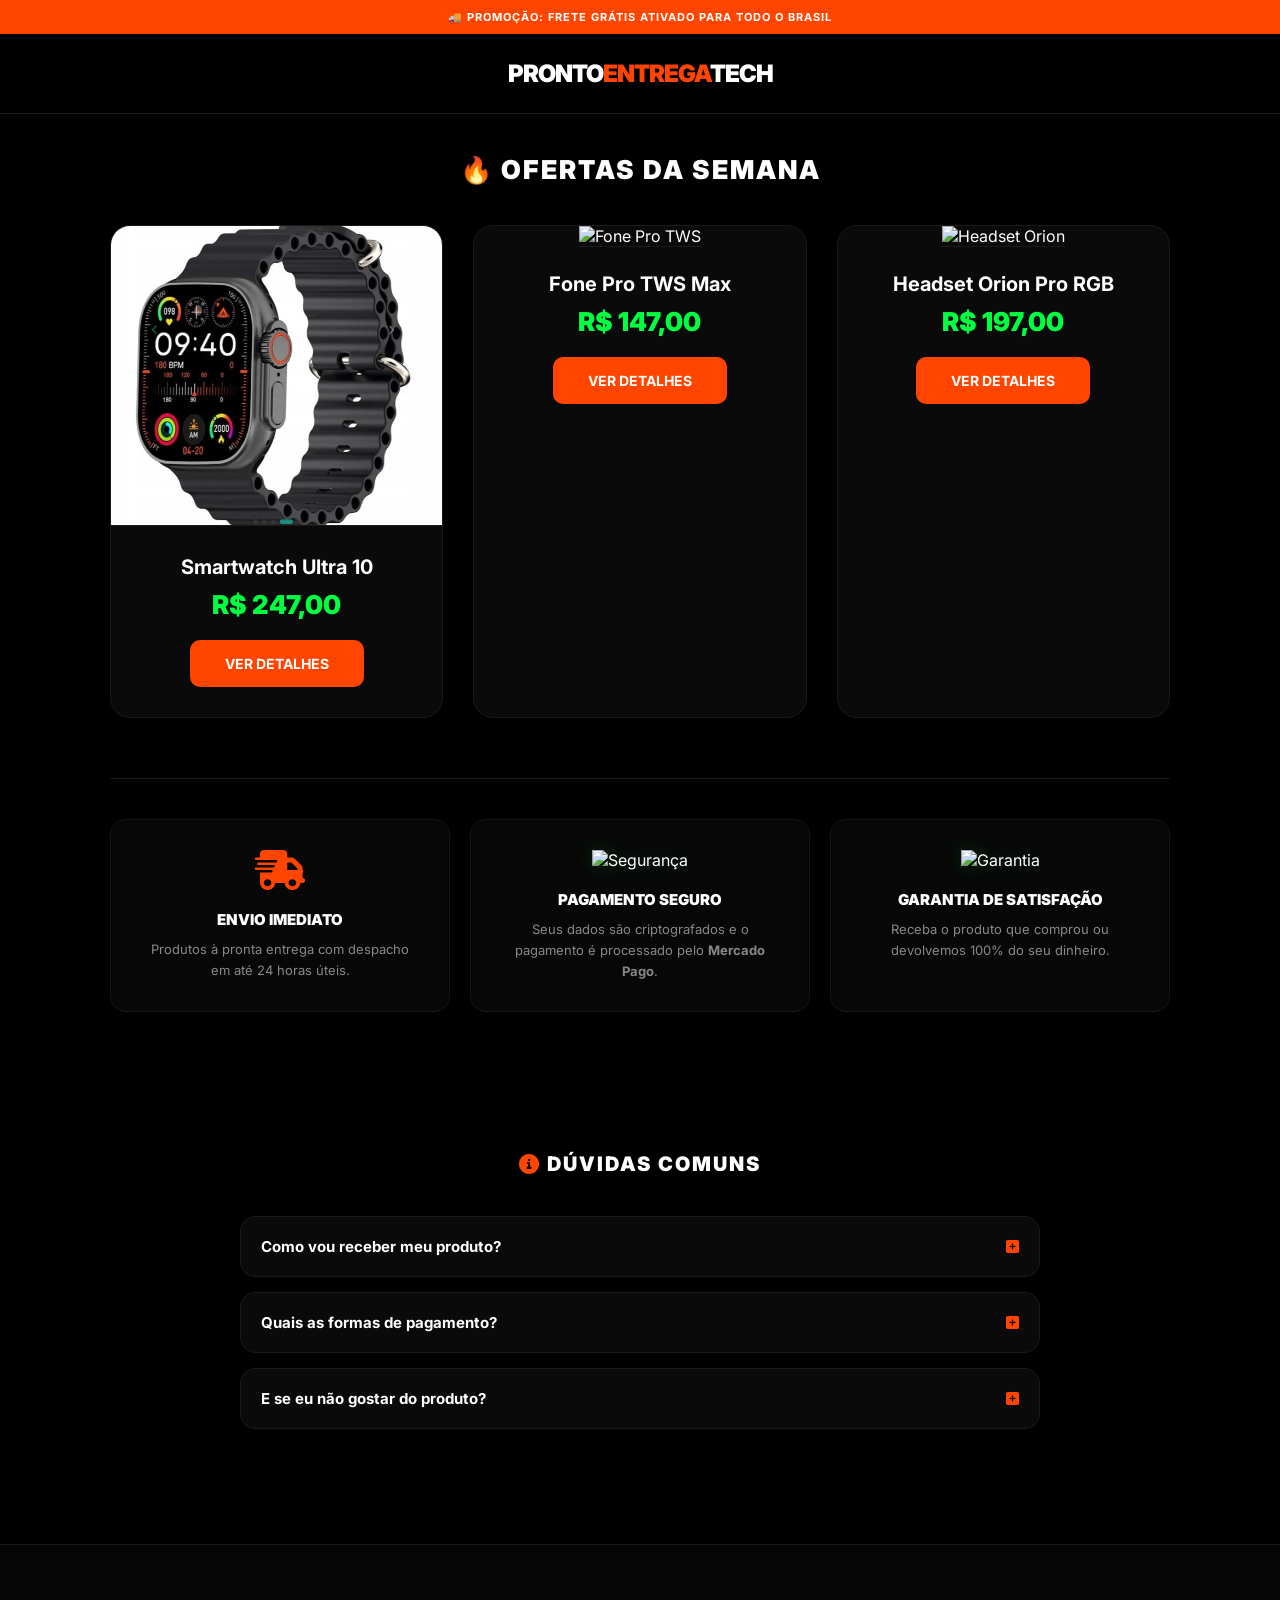
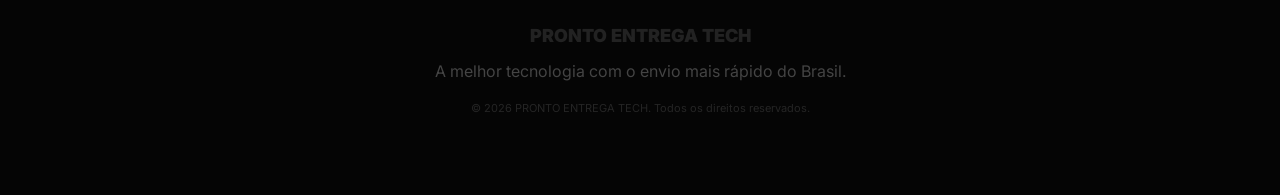
==== commit 90c19989: "Add files via upload" ====
--- a/index.html
+++ b/index.html
@@ -8,48 +8,55 @@
     <link href="https://fonts.googleapis.com/css2?family=Inter:wght@400;700;900&display=swap" rel="stylesheet">
     <style>
         * { margin: 0; padding: 0; box-sizing: border-box; }
-        body { background-color: #000; color: #fff; font-family: 'Inter', sans-serif; }
+        body { background-color: #000; color: #fff; font-family: 'Inter', sans-serif; overflow-x: hidden; }
         
-        .top-bar { background: #ff4500; text-align: center; padding: 10px; font-weight: bold; font-size: 12px; letter-spacing: 1px; }
+        /* Faixa de Topo */
+        .top-bar { background: #ff4500; text-align: center; padding: 10px; font-weight: bold; font-size: 11px; letter-spacing: 1px; text-transform: uppercase; }
         
-        nav { padding: 25px; border-bottom: 1px solid #1a1a1a; text-align: center; background: #000; }
+        /* Navegação */
+        nav { padding: 25px; border-bottom: 1px solid #1a1a1a; text-align: center; background: #000; position: sticky; top: 0; z-index: 1000; }
         .logo { font-size: 24px; font-weight: 900; letter-spacing: -1px; }
         .logo span { color: #ff4500; }
 
         .container { max-width: 1100px; margin: 0 auto; padding: 40px 20px; }
         
-        .section-title { text-align: center; margin-bottom: 40px; font-size: 28px; text-transform: uppercase; letter-spacing: 2px; }
+        .section-title { text-align: center; margin-bottom: 40px; font-size: 26px; text-transform: uppercase; letter-spacing: 2px; font-weight: 900; }
 
         /* Grid de Produtos */
-        .grid-products { display: grid; grid-template-columns: repeat(auto-fit, minmax(280px, 1fr)); gap: 25px; }
-        .card { background: #0a0a0a; border: 1px solid #1a1a1a; border-radius: 16px; overflow: hidden; text-align: center; padding-bottom: 25px; transition: 0.3s; }
-        .card:hover { border-color: #333; transform: translateY(-5px); }
-        .card img { width: 100%; height: 280px; object-fit: cover; }
-        .card h3 { margin: 20px 0 10px; font-size: 18px; }
-        .price { color: #00ff41; font-size: 24px; font-weight: bold; margin-bottom: 15px; display: block; }
-        .btn-details { background: #ff4500; color: #fff; text-decoration: none; padding: 12px 30px; border-radius: 8px; font-weight: bold; display: inline-block; transition: 0.3s; }
-        .btn-details:hover { background: #e63e00; scale: 1.05; }
+        .grid-products { display: grid; grid-template-columns: repeat(auto-fit, minmax(280px, 1fr)); gap: 30px; margin-bottom: 60px; }
+        .card { background: #0a0a0a; border: 1px solid #1a1a1a; border-radius: 20px; overflow: hidden; text-align: center; padding-bottom: 30px; transition: 0.4s; }
+        .card:hover { border-color: #ff4500; transform: translateY(-10px); box-shadow: 0 10px 30px rgba(255, 69, 0, 0.1); }
+        .card img { width: 100%; height: 300px; object-fit: cover; border-bottom: 1px solid #1a1a1a; }
+        .card h3 { margin: 25px 0 10px; font-size: 20px; font-weight: 700; }
+        .price { color: #00ff41; font-size: 26px; font-weight: 900; margin-bottom: 20px; display: block; }
+        .btn-details { background: #ff4500; color: #fff; text-decoration: none; padding: 15px 35px; border-radius: 10px; font-weight: bold; display: inline-block; transition: 0.3s; text-transform: uppercase; font-size: 14px; }
+        .btn-details:hover { background: #e63e00; letter-spacing: 1px; }
 
-        /* Benefícios */
-        .benefits { display: grid; grid-template-columns: repeat(auto-fit, minmax(200px, 1fr)); gap: 20px; text-align: center; margin: 60px 0; padding: 40px 0; border-top: 1px solid #1a1a1a; }
-        .benefits i { color: #ff4500; font-size: 30px; margin-bottom: 10px; }
-        .benefits h4 { font-size: 14px; text-transform: uppercase; color: #eee; }
+        /* SEÇÃO DE BENEFÍCIOS PREMIUM */
+        .premium-benefits { display: grid; grid-template-columns: repeat(auto-fit, minmax(240px, 1fr)); gap: 20px; margin: 60px 0; padding: 40px 0; border-top: 1px solid #1a1a1a; }
+        .benefit-card { background: #070707; border: 1px solid #151515; border-radius: 15px; padding: 30px; text-align: center; transition: 0.3s; }
+        .benefit-card:hover { background: #0a0a0a; border-color: #333; }
+        .security-img { height: 65px; margin-bottom: 20px; filter: drop-shadow(0 0 10px rgba(0,255,65,0.2)); }
+        .benefit-card i { font-size: 40px; color: #ff4500; margin-bottom: 20px; display: block; }
+        .benefit-card h4 { font-size: 15px; text-transform: uppercase; color: #fff; margin-bottom: 10px; font-weight: 900; }
+        .benefit-card p { font-size: 13px; color: #888; line-height: 1.6; }
 
         /* FAQ - Dúvidas Frequentes */
-        .faq-container { max-width: 700px; margin: 0 auto; margin-top: 40px; }
-        details { background: #0a0a0a; border: 1px solid #1a1a1a; border-radius: 12px; margin-bottom: 12px; transition: 0.3s; }
+        .faq-container { max-width: 800px; margin: 0 auto; padding-top: 40px; }
+        details { background: #0a0a0a; border: 1px solid #1a1a1a; border-radius: 15px; margin-bottom: 15px; overflow: hidden; }
         details[open] { border-color: #ff4500; }
-        summary { padding: 18px; cursor: pointer; font-weight: bold; list-style: none; display: flex; justify-content: space-between; align-items: center; outline: none; }
-        summary::after { content: '+'; color: #ff4500; font-size: 20px; }
-        details[open] summary::after { content: '-'; }
-        .faq-answer { padding: 0 18px 18px; color: #aaa; font-size: 14px; line-height: 1.6; }
+        summary { padding: 20px; cursor: pointer; font-weight: bold; list-style: none; display: flex; justify-content: space-between; align-items: center; outline: none; font-size: 15px; }
+        summary::after { content: '\f0fe'; font-family: "Font Awesome 5 Free"; font-weight: 900; color: #ff4500; }
+        details[open] summary::after { content: '\f146'; }
+        .faq-answer { padding: 0 20px 20px; color: #aaa; font-size: 14px; line-height: 1.7; border-top: 1px solid #151515; padding-top: 15px; }
 
-        footer { text-align: center; padding: 60px 20px; border-top: 1px solid #1a1a1a; margin-top: 40px; color: #444; }
+        footer { text-align: center; padding: 80px 20px; border-top: 1px solid #1a1a1a; margin-top: 60px; color: #444; background: #050505; }
+        .footer-logo { font-size: 18px; font-weight: 900; color: #222; margin-bottom: 15px; }
     </style>
 </head>
 <body>
 
-    <div class="top-bar">⚡ FRETE GRÁTIS PARA TODO O BRASIL HOJE ⚡</div>
+    <div class="top-bar">🚚 PROMOÇÃO: FRETE GRÁTIS ATIVADO PARA TODO O BRASIL</div>
 
     <nav>
         <div class="logo">PRONTO<span>ENTREGA</span>TECH</div>
@@ -57,12 +64,12 @@
 
     <main class="container">
         
-        <h2 class="section-title">Nossos Destaques</h2>
+        <h2 class="section-title">🔥 Ofertas da Semana</h2>
         
         <div class="grid-products">
             <!-- PRODUTO 1 -->
             <div class="card">
-                <img src="relogio.jpg">
+                <img src="relogio.jpg" alt="Smartwatch Ultra 10">
                 <h3>Smartwatch Ultra 10</h3>
                 <span class="price">R$ 247,00</span>
                 <a href="smartwatch-ultra.html#relogio" class="btn-details">VER DETALHES</a>
@@ -70,7 +77,7 @@
             
             <!-- PRODUTO 2 -->
             <div class="card">
-                <img src="https://images.unsplash.com/photo-1590658268037-6bf12165a8df?w=500">
+                <img src="https://images.unsplash.com/photo-1590658268037-6bf12165a8df?w=500" alt="Fone Pro TWS">
                 <h3>Fone Pro TWS Max</h3>
                 <span class="price">R$ 147,00</span>
                 <a href="smartwatch-ultra.html#fone" class="btn-details">VER DETALHES</a>
@@ -78,43 +85,56 @@
             
             <!-- PRODUTO 3 -->
             <div class="card">
-                <img src="https://images.unsplash.com/photo-1505740420928-5e560c06d30e?w=500">
+                <img src="https://images.unsplash.com/photo-1505740420928-5e560c06d30e?w=500" alt="Headset Orion">
                 <h3>Headset Orion Pro RGB</h3>
                 <span class="price">R$ 197,00</span>
                 <a href="smartwatch-ultra.html#headset" class="btn-details">VER DETALHES</a>
             </div>
         </div>
 
-        <!-- SEÇÃO DE BENEFÍCIOS (VOLTOU!) -->
-        <div class="benefits">
-            <div><i class="fas fa-truck-fast"></i><h4>Entrega Expressa</h4></div>
-            <div><i class="fas fa-shield-check"></i><h4>Pagamento Seguro</h4></div>
-            <div><i class="fas fa-headset"></i><h4>Suporte via WhatsApp</h4></div>
-            <div><i class="fas fa-undo"></i><h4>Garantia de 7 dias</h4></div>
+        <!-- SEÇÃO DE SEGURANÇA E BENEFÍCIOS -->
+        <div class="premium-benefits">
+            <div class="benefit-card">
+                <i class="fas fa-shipping-fast"></i>
+                <h4>Envio Imediato</h4>
+                <p>Produtos à pronta entrega com despacho em até 24 horas úteis.</p>
+            </div>
+
+            <div class="benefit-card">
+                <img src="https://img.icons8.com/fluency/144/shield-lock.png" class="security-img" alt="Segurança">
+                <h4>Pagamento Seguro</h4>
+                <p>Seus dados são criptografados e o pagamento é processado pelo <strong>Mercado Pago</strong>.</p>
+            </div>
+
+            <div class="benefit-card">
+                <img src="https://img.icons8.com/fluency/144/guarantee.png" class="security-img" alt="Garantia">
+                <h4>Garantia de Satisfação</h4>
+                <p>Receba o produto que comprou ou devolvemos 100% do seu dinheiro.</p>
+            </div>
         </div>
 
-        <!-- SEÇÃO DE DÚVIDAS (VOLTOU!) -->
+        <!-- PERGUNTAS FREQUENTES -->
         <section class="faq-container">
-            <h2 class="section-title" style="font-size: 20px;"><i class="fas fa-question-circle" style="color:#ff4500"></i> Perguntas Frequentes</h2>
+            <h2 class="section-title" style="font-size: 20px;"><i class="fas fa-info-circle" style="color:#ff4500"></i> Dúvidas Comuns</h2>
             
             <details>
-                <summary>Qual o prazo de entrega?</summary>
+                <summary>Como vou receber meu produto?</summary>
                 <div class="faq-answer">
-                    Nosso prazo médio é de 7 a 15 dias úteis, com código de rastreio enviado em até 3 dias.
+                    Enviamos via Correios ou Transportadora com seguro total. Você recebe o código de rastreio por E-mail e WhatsApp.
                 </div>
             </details>
 
             <details>
-                <summary>O site é seguro?</summary>
+                <summary>Quais as formas de pagamento?</summary>
                 <div class="faq-answer">
-                    Totalmente seguro! Usamos Mercado Pago para processar pagamentos, garantindo que seu dinheiro esteja protegido.
+                    Aceitamos PIX (com aprovação imediata), Boleto ou Cartão de Crédito em até 12x via Mercado Pago.
                 </div>
             </details>
 
             <details>
-                <summary>Como acompanho meu pedido?</summary>
+                <summary>E se eu não gostar do produto?</summary>
                 <div class="faq-answer">
-                    Você receberá o link de rastreio direto no seu E-mail e WhatsApp assim que o produto for despachado.
+                    Você tem 7 dias de garantia após o recebimento para solicitar a devolução gratuita, conforme o Código de Defesa do Consumidor.
                 </div>
             </details>
         </section>
@@ -122,8 +142,9 @@
     </main>
 
     <footer>
-        <p>&copy; 2026 PRONTO ENTREGA TECH - Todos os direitos reservados.</p>
-        <p style="margin-top: 10px; font-size: 10px;">CNPJ: 00.000.000/0001-00</p>
+        <div class="footer-logo">PRONTO ENTREGA TECH</div>
+        <p>A melhor tecnologia com o envio mais rápido do Brasil.</p>
+        <p style="margin-top: 20px; font-size: 11px; opacity: 0.5;">&copy; 2026 PRONTO ENTREGA TECH. Todos os direitos reservados.</p>
     </footer>
 
 </body>
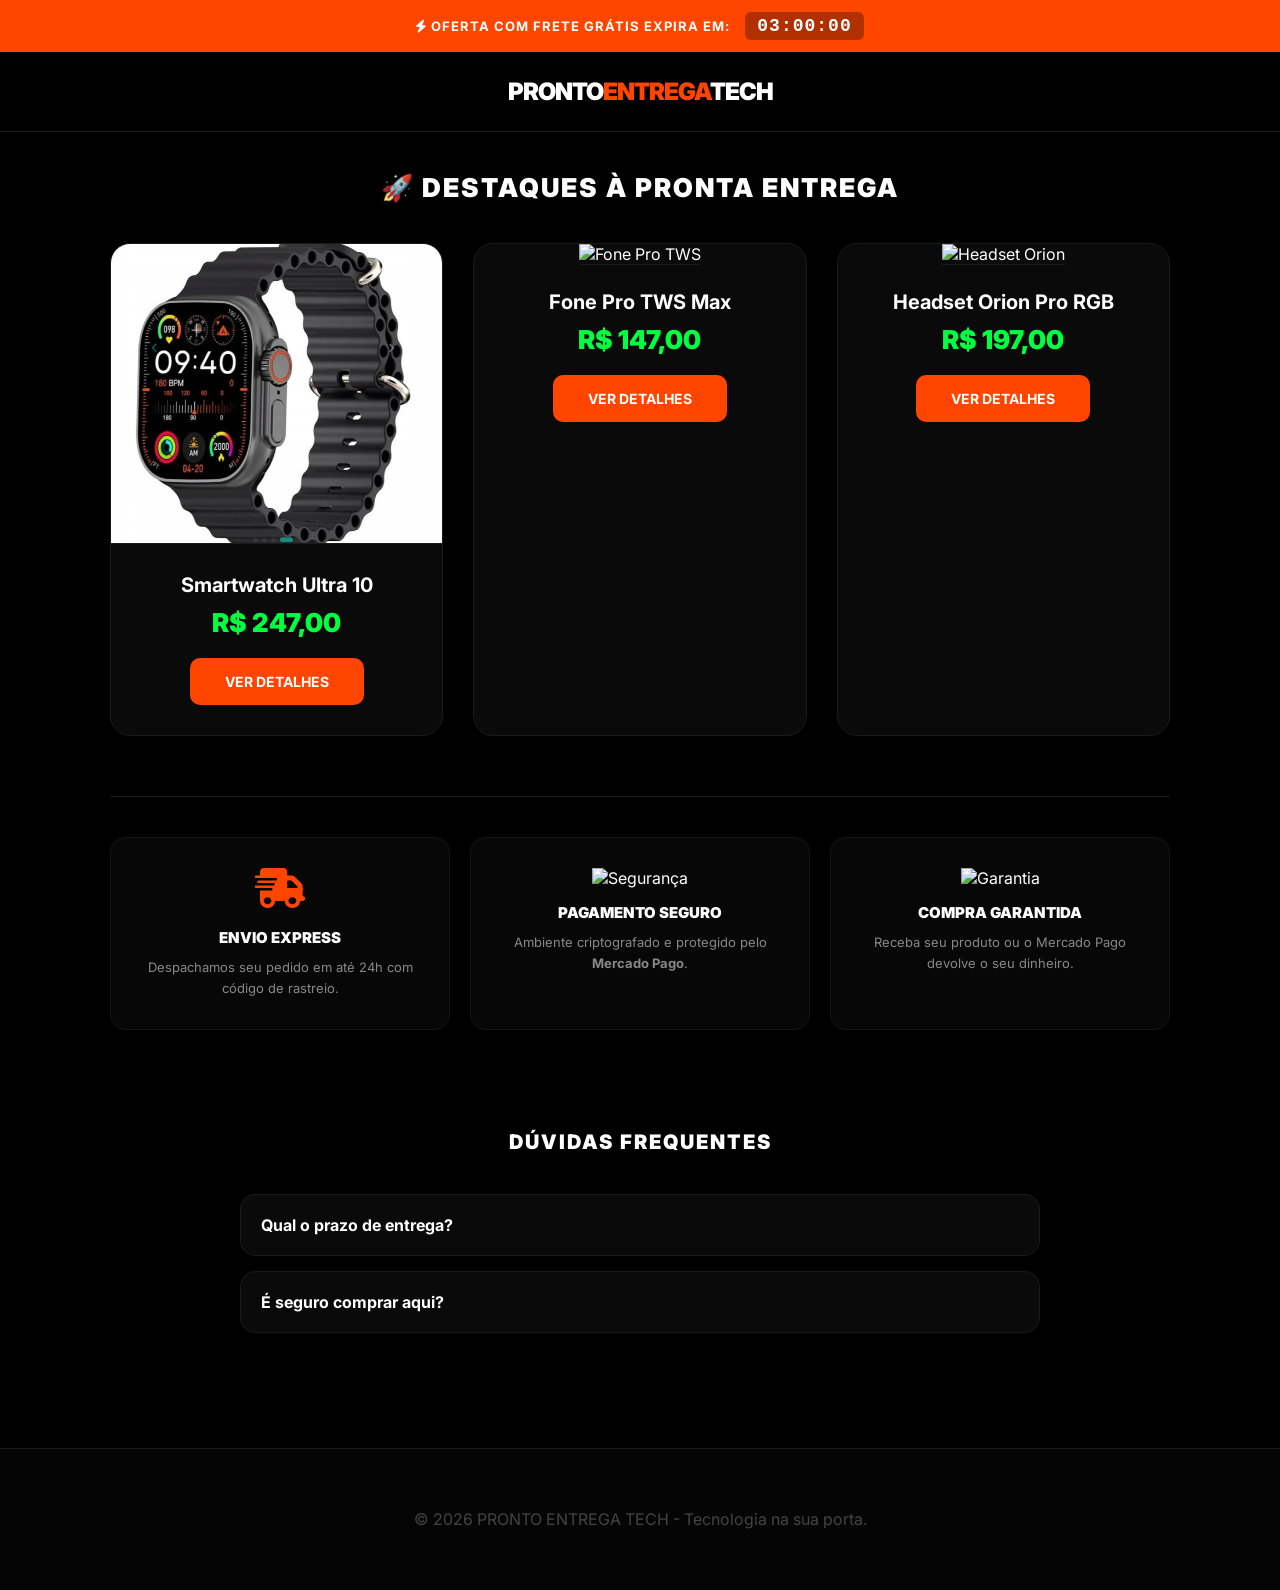
==== commit b71bb7e3: "Add files via upload" ====
--- a/index.html
+++ b/index.html
@@ -4,59 +4,90 @@
     <meta charset="UTF-8">
     <meta name="viewport" content="width=device-width, initial-scale=1.0">
     <title>Pronto Entrega Tech | Loja Oficial</title>
+    <!-- Ícones e Fontes -->
     <link rel="stylesheet" href="https://cdnjs.cloudflare.com/ajax/libs/font-awesome/6.0.0/css/all.min.css">
     <link href="https://fonts.googleapis.com/css2?family=Inter:wght@400;700;900&display=swap" rel="stylesheet">
     <style>
         * { margin: 0; padding: 0; box-sizing: border-box; }
         body { background-color: #000; color: #fff; font-family: 'Inter', sans-serif; overflow-x: hidden; }
         
-        /* Faixa de Topo */
-        .top-bar { background: #ff4500; text-align: center; padding: 10px; font-weight: bold; font-size: 11px; letter-spacing: 1px; text-transform: uppercase; }
+        /* Faixa de Topo Laranja com Timer */
+        .top-bar { 
+            background: #ff4500; 
+            color: white;
+            text-align: center; 
+            padding: 12px; 
+            font-weight: bold; 
+            font-size: 13px; 
+            letter-spacing: 1px; 
+            display: flex;
+            justify-content: center;
+            align-items: center;
+            gap: 15px;
+            position: sticky;
+            top: 0;
+            z-index: 1001;
+        }
+
+        #top-timer { 
+            background: rgba(0,0,0,0.3); 
+            padding: 4px 12px; 
+            border-radius: 6px; 
+            font-family: monospace; 
+            font-size: 18px; 
+            font-weight: 900;
+            min-width: 100px;
+        }
         
         /* Navegação */
-        nav { padding: 25px; border-bottom: 1px solid #1a1a1a; text-align: center; background: #000; position: sticky; top: 0; z-index: 1000; }
+        nav { padding: 25px; border-bottom: 1px solid #1a1a1a; text-align: center; background: #000; }
         .logo { font-size: 24px; font-weight: 900; letter-spacing: -1px; }
         .logo span { color: #ff4500; }
 
         .container { max-width: 1100px; margin: 0 auto; padding: 40px 20px; }
-        
         .section-title { text-align: center; margin-bottom: 40px; font-size: 26px; text-transform: uppercase; letter-spacing: 2px; font-weight: 900; }
 
-        /* Grid de Produtos */
+        /* Vitrine de Produtos */
         .grid-products { display: grid; grid-template-columns: repeat(auto-fit, minmax(280px, 1fr)); gap: 30px; margin-bottom: 60px; }
         .card { background: #0a0a0a; border: 1px solid #1a1a1a; border-radius: 20px; overflow: hidden; text-align: center; padding-bottom: 30px; transition: 0.4s; }
-        .card:hover { border-color: #ff4500; transform: translateY(-10px); box-shadow: 0 10px 30px rgba(255, 69, 0, 0.1); }
+        .card:hover { border-color: #ff4500; transform: translateY(-10px); }
         .card img { width: 100%; height: 300px; object-fit: cover; border-bottom: 1px solid #1a1a1a; }
         .card h3 { margin: 25px 0 10px; font-size: 20px; font-weight: 700; }
         .price { color: #00ff41; font-size: 26px; font-weight: 900; margin-bottom: 20px; display: block; }
         .btn-details { background: #ff4500; color: #fff; text-decoration: none; padding: 15px 35px; border-radius: 10px; font-weight: bold; display: inline-block; transition: 0.3s; text-transform: uppercase; font-size: 14px; }
-        .btn-details:hover { background: #e63e00; letter-spacing: 1px; }
+        .btn-details:hover { background: #e63e00; box-shadow: 0 0 20px rgba(255, 69, 0, 0.4); }
 
-        /* SEÇÃO DE BENEFÍCIOS PREMIUM */
+        /* Benefícios com Selos Reais */
         .premium-benefits { display: grid; grid-template-columns: repeat(auto-fit, minmax(240px, 1fr)); gap: 20px; margin: 60px 0; padding: 40px 0; border-top: 1px solid #1a1a1a; }
-        .benefit-card { background: #070707; border: 1px solid #151515; border-radius: 15px; padding: 30px; text-align: center; transition: 0.3s; }
-        .benefit-card:hover { background: #0a0a0a; border-color: #333; }
-        .security-img { height: 65px; margin-bottom: 20px; filter: drop-shadow(0 0 10px rgba(0,255,65,0.2)); }
+        .benefit-card { background: #070707; border: 1px solid #151515; border-radius: 15px; padding: 30px; text-align: center; }
+        .security-img { height: 70px; margin-bottom: 15px; }
         .benefit-card i { font-size: 40px; color: #ff4500; margin-bottom: 20px; display: block; }
-        .benefit-card h4 { font-size: 15px; text-transform: uppercase; color: #fff; margin-bottom: 10px; font-weight: 900; }
+        .benefit-card h4 { font-size: 15px; text-transform: uppercase; margin-bottom: 10px; font-weight: 900; }
         .benefit-card p { font-size: 13px; color: #888; line-height: 1.6; }
 
-        /* FAQ - Dúvidas Frequentes */
-        .faq-container { max-width: 800px; margin: 0 auto; padding-top: 40px; }
+        /* FAQ */
+        .faq-container { max-width: 800px; margin: 0 auto; }
         details { background: #0a0a0a; border: 1px solid #1a1a1a; border-radius: 15px; margin-bottom: 15px; overflow: hidden; }
+        summary { padding: 20px; cursor: pointer; font-weight: bold; display: flex; justify-content: space-between; align-items: center; outline: none; }
         details[open] { border-color: #ff4500; }
-        summary { padding: 20px; cursor: pointer; font-weight: bold; list-style: none; display: flex; justify-content: space-between; align-items: center; outline: none; font-size: 15px; }
-        summary::after { content: '\f0fe'; font-family: "Font Awesome 5 Free"; font-weight: 900; color: #ff4500; }
-        details[open] summary::after { content: '\f146'; }
         .faq-answer { padding: 0 20px 20px; color: #aaa; font-size: 14px; line-height: 1.7; border-top: 1px solid #151515; padding-top: 15px; }
 
-        footer { text-align: center; padding: 80px 20px; border-top: 1px solid #1a1a1a; margin-top: 60px; color: #444; background: #050505; }
-        .footer-logo { font-size: 18px; font-weight: 900; color: #222; margin-bottom: 15px; }
+        footer { text-align: center; padding: 60px 20px; border-top: 1px solid #1a1a1a; margin-top: 60px; color: #444; background: #050505; }
+        
+        /* Responsivo para celular */
+        @media (max-width: 600px) {
+            .top-bar { flex-direction: column; gap: 5px; font-size: 11px; }
+            #top-timer { font-size: 16px; }
+        }
     </style>
 </head>
 <body>
 
-    <div class="top-bar">🚚 PROMOÇÃO: FRETE GRÁTIS ATIVADO PARA TODO O BRASIL</div>
+    <!-- FAIXA LARANJA COM CRONÔMETRO -->
+    <div class="top-bar">
+        <span><i class="fas fa-bolt"></i> OFERTA COM FRETE GRÁTIS EXPIRA EM:</span>
+        <span id="top-timer">00:00:00</span>
+    </div>
 
     <nav>
         <div class="logo">PRONTO<span>ENTREGA</span>TECH</div>
@@ -64,10 +95,9 @@
 
     <main class="container">
         
-        <h2 class="section-title">🔥 Ofertas da Semana</h2>
+        <h2 class="section-title">🚀 Destaques à Pronta Entrega</h2>
         
         <div class="grid-products">
-            <!-- PRODUTO 1 -->
             <div class="card">
                 <img src="relogio.jpg" alt="Smartwatch Ultra 10">
                 <h3>Smartwatch Ultra 10</h3>
@@ -75,7 +105,6 @@
                 <a href="smartwatch-ultra.html#relogio" class="btn-details">VER DETALHES</a>
             </div>
             
-            <!-- PRODUTO 2 -->
             <div class="card">
                 <img src="https://images.unsplash.com/photo-1590658268037-6bf12165a8df?w=500" alt="Fone Pro TWS">
                 <h3>Fone Pro TWS Max</h3>
@@ -83,7 +112,6 @@
                 <a href="smartwatch-ultra.html#fone" class="btn-details">VER DETALHES</a>
             </div>
             
-            <!-- PRODUTO 3 -->
             <div class="card">
                 <img src="https://images.unsplash.com/photo-1505740420928-5e560c06d30e?w=500" alt="Headset Orion">
                 <h3>Headset Orion Pro RGB</h3>
@@ -92,60 +120,74 @@
             </div>
         </div>
 
-        <!-- SEÇÃO DE SEGURANÇA E BENEFÍCIOS -->
+        <!-- SEÇÃO DE SEGURANÇA (COM FOTOS) -->
         <div class="premium-benefits">
             <div class="benefit-card">
                 <i class="fas fa-shipping-fast"></i>
-                <h4>Envio Imediato</h4>
-                <p>Produtos à pronta entrega com despacho em até 24 horas úteis.</p>
+                <h4>Envio Express</h4>
+                <p>Despachamos seu pedido em até 24h com código de rastreio.</p>
             </div>
 
             <div class="benefit-card">
                 <img src="https://img.icons8.com/fluency/144/shield-lock.png" class="security-img" alt="Segurança">
                 <h4>Pagamento Seguro</h4>
-                <p>Seus dados são criptografados e o pagamento é processado pelo <strong>Mercado Pago</strong>.</p>
+                <p>Ambiente criptografado e protegido pelo <strong>Mercado Pago</strong>.</p>
             </div>
 
             <div class="benefit-card">
                 <img src="https://img.icons8.com/fluency/144/guarantee.png" class="security-img" alt="Garantia">
-                <h4>Garantia de Satisfação</h4>
-                <p>Receba o produto que comprou ou devolvemos 100% do seu dinheiro.</p>
+                <h4>Compra Garantida</h4>
+                <p>Receba seu produto ou o Mercado Pago devolve o seu dinheiro.</p>
             </div>
         </div>
 
         <!-- PERGUNTAS FREQUENTES -->
         <section class="faq-container">
-            <h2 class="section-title" style="font-size: 20px;"><i class="fas fa-info-circle" style="color:#ff4500"></i> Dúvidas Comuns</h2>
+            <h2 class="section-title" style="font-size: 20px;">Dúvidas Frequentes</h2>
             
             <details>
-                <summary>Como vou receber meu produto?</summary>
-                <div class="faq-answer">
-                    Enviamos via Correios ou Transportadora com seguro total. Você recebe o código de rastreio por E-mail e WhatsApp.
-                </div>
+                <summary>Qual o prazo de entrega?</summary>
+                <div class="faq-answer">O prazo médio é de 7 a 15 dias úteis para todo o Brasil.</div>
             </details>
 
             <details>
-                <summary>Quais as formas de pagamento?</summary>
-                <div class="faq-answer">
-                    Aceitamos PIX (com aprovação imediata), Boleto ou Cartão de Crédito em até 12x via Mercado Pago.
-                </div>
-            </details>
-
-            <details>
-                <summary>E se eu não gostar do produto?</summary>
-                <div class="faq-answer">
-                    Você tem 7 dias de garantia após o recebimento para solicitar a devolução gratuita, conforme o Código de Defesa do Consumidor.
-                </div>
+                <summary>É seguro comprar aqui?</summary>
+                <div class="faq-answer">Sim! Utilizamos o Mercado Pago, a maior plataforma de pagamentos do Brasil. Seu dinheiro está 100% seguro.</div>
             </details>
         </section>
 
     </main>
 
     <footer>
-        <div class="footer-logo">PRONTO ENTREGA TECH</div>
-        <p>A melhor tecnologia com o envio mais rápido do Brasil.</p>
-        <p style="margin-top: 20px; font-size: 11px; opacity: 0.5;">&copy; 2026 PRONTO ENTREGA TECH. Todos os direitos reservados.</p>
+        <p>&copy; 2026 PRONTO ENTREGA TECH - Tecnologia na sua porta.</p>
     </footer>
 
+    <!-- SCRIPT DO TIMER -->
+    <script>
+        function startTopTimer(duration, display) {
+            let timer = duration, hours, minutes, seconds;
+            setInterval(function () {
+                hours = parseInt(timer / 3600, 10);
+                minutes = parseInt((timer % 3600) / 60, 10);
+                seconds = parseInt(timer % 60, 10);
+
+                hours = hours < 10 ? "0" + hours : hours;
+                minutes = minutes < 10 ? "0" + minutes : minutes;
+                seconds = seconds < 10 ? "0" + seconds : seconds;
+
+                display.textContent = hours + ":" + minutes + ":" + seconds;
+
+                if (--timer < 0) {
+                    timer = duration; // Reinicia o timer ao zerar
+                }
+            }, 1000);
+        }
+
+        window.onload = function () {
+            let threeHours = 60 * 60 * 3; // Define 3 horas de contagem
+            let display = document.querySelector('#top-timer');
+            startTopTimer(threeHours, display);
+        };
+    </script>
 </body>
 </html>
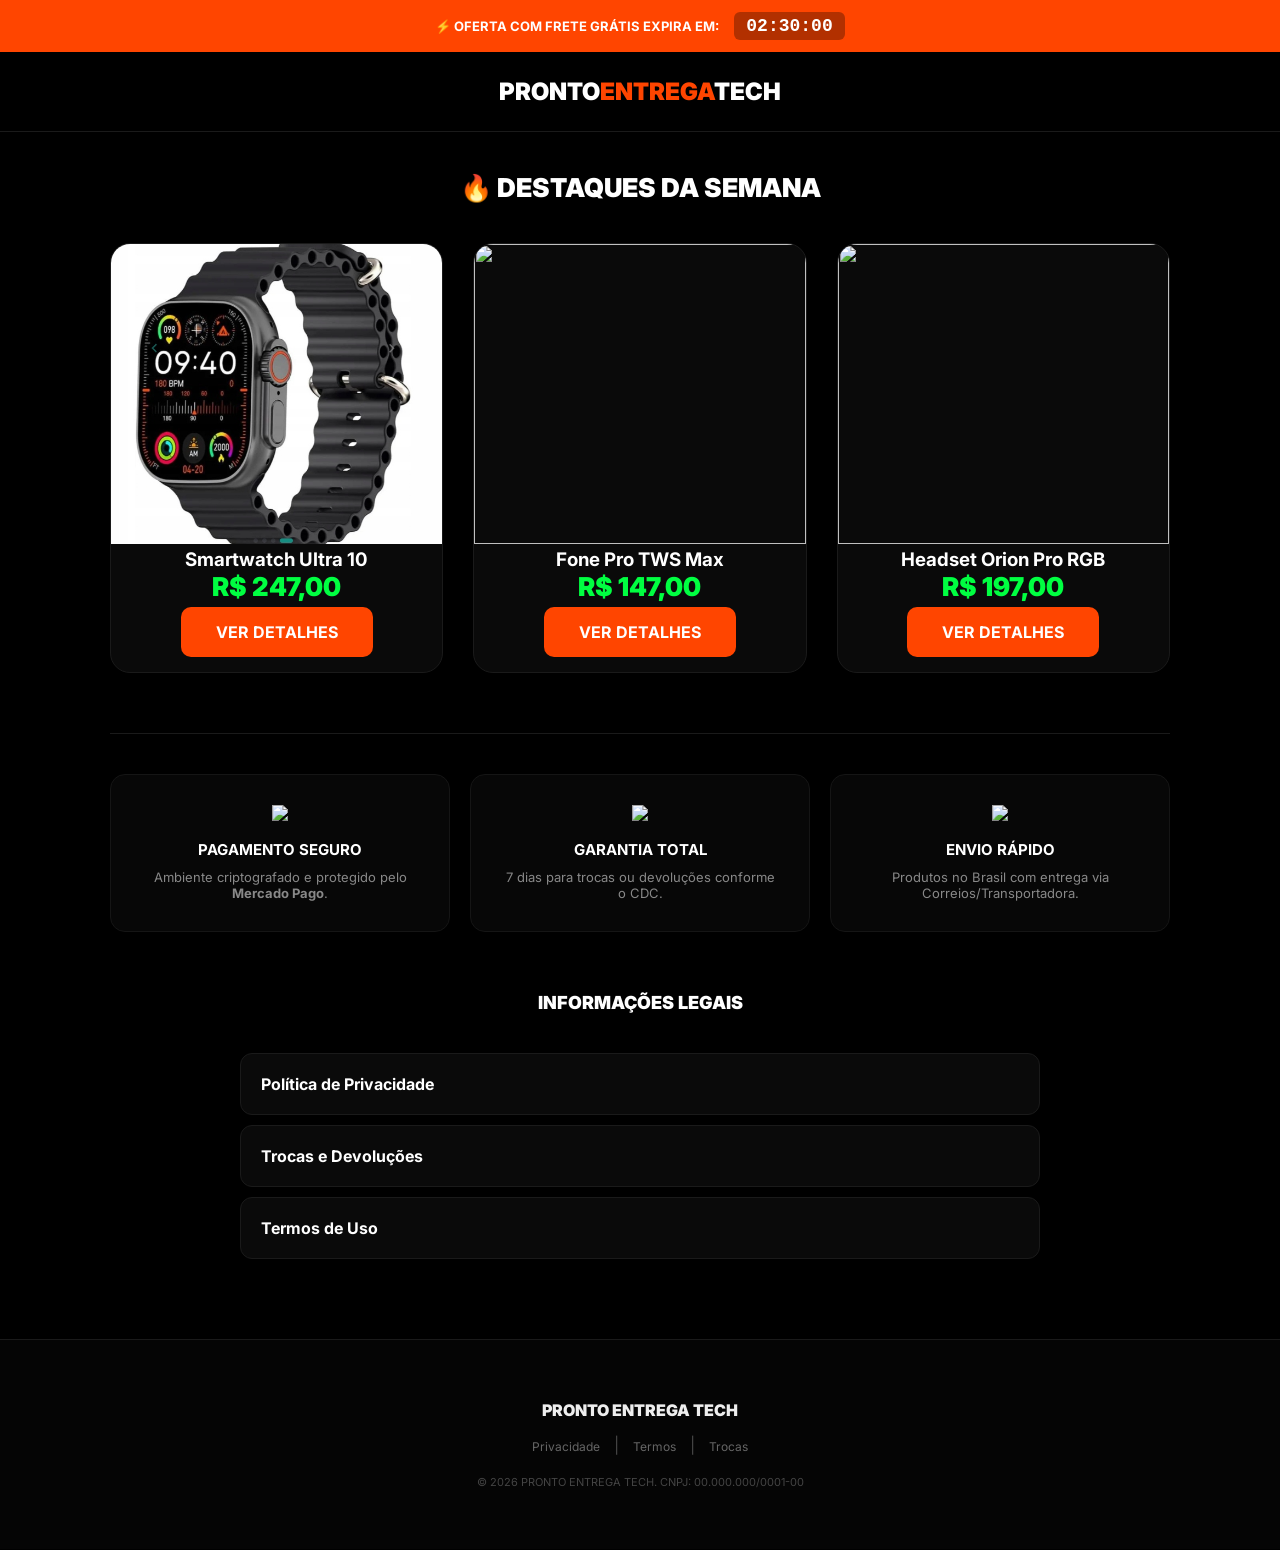
==== commit 6f5bc810: "Add files via upload" ====
--- a/index.html
+++ b/index.html
@@ -4,88 +4,58 @@
     <meta charset="UTF-8">
     <meta name="viewport" content="width=device-width, initial-scale=1.0">
     <title>Pronto Entrega Tech | Loja Oficial</title>
-    <!-- Ícones e Fontes -->
     <link rel="stylesheet" href="https://cdnjs.cloudflare.com/ajax/libs/font-awesome/6.0.0/css/all.min.css">
     <link href="https://fonts.googleapis.com/css2?family=Inter:wght@400;700;900&display=swap" rel="stylesheet">
     <style>
         * { margin: 0; padding: 0; box-sizing: border-box; }
-        body { background-color: #000; color: #fff; font-family: 'Inter', sans-serif; overflow-x: hidden; }
+        body { background-color: #000; color: #fff; font-family: 'Inter', sans-serif; scroll-behavior: smooth; }
         
-        /* Faixa de Topo Laranja com Timer */
+        /* Top Bar Laranja com Timer */
         .top-bar { 
-            background: #ff4500; 
-            color: white;
-            text-align: center; 
-            padding: 12px; 
-            font-weight: bold; 
-            font-size: 13px; 
-            letter-spacing: 1px; 
-            display: flex;
-            justify-content: center;
-            align-items: center;
-            gap: 15px;
-            position: sticky;
-            top: 0;
-            z-index: 1001;
+            background: #ff4500; color: white; text-align: center; padding: 12px; 
+            font-weight: bold; font-size: 13px; display: flex; justify-content: center; 
+            align-items: center; gap: 15px; position: sticky; top: 0; z-index: 1001; 
         }
-
-        #top-timer { 
-            background: rgba(0,0,0,0.3); 
-            padding: 4px 12px; 
-            border-radius: 6px; 
-            font-family: monospace; 
-            font-size: 18px; 
-            font-weight: 900;
-            min-width: 100px;
-        }
+        #top-timer { background: rgba(0,0,0,0.3); padding: 4px 12px; border-radius: 6px; font-family: monospace; font-size: 18px; }
         
-        /* Navegação */
-        nav { padding: 25px; border-bottom: 1px solid #1a1a1a; text-align: center; background: #000; }
-        .logo { font-size: 24px; font-weight: 900; letter-spacing: -1px; }
+        nav { padding: 25px; border-bottom: 1px solid #1a1a1a; text-align: center; }
+        .logo { font-size: 24px; font-weight: 900; }
         .logo span { color: #ff4500; }
 
         .container { max-width: 1100px; margin: 0 auto; padding: 40px 20px; }
-        .section-title { text-align: center; margin-bottom: 40px; font-size: 26px; text-transform: uppercase; letter-spacing: 2px; font-weight: 900; }
+        .section-title { text-align: center; margin-bottom: 40px; font-size: 26px; text-transform: uppercase; font-weight: 900; }
 
-        /* Vitrine de Produtos */
+        /* Vitrine */
         .grid-products { display: grid; grid-template-columns: repeat(auto-fit, minmax(280px, 1fr)); gap: 30px; margin-bottom: 60px; }
         .card { background: #0a0a0a; border: 1px solid #1a1a1a; border-radius: 20px; overflow: hidden; text-align: center; padding-bottom: 30px; transition: 0.4s; }
         .card:hover { border-color: #ff4500; transform: translateY(-10px); }
-        .card img { width: 100%; height: 300px; object-fit: cover; border-bottom: 1px solid #1a1a1a; }
-        .card h3 { margin: 25px 0 10px; font-size: 20px; font-weight: 700; }
+        .card img { width: 100%; height: 300px; object-fit: cover; }
         .price { color: #00ff41; font-size: 26px; font-weight: 900; margin-bottom: 20px; display: block; }
-        .btn-details { background: #ff4500; color: #fff; text-decoration: none; padding: 15px 35px; border-radius: 10px; font-weight: bold; display: inline-block; transition: 0.3s; text-transform: uppercase; font-size: 14px; }
-        .btn-details:hover { background: #e63e00; box-shadow: 0 0 20px rgba(255, 69, 0, 0.4); }
+        .btn-details { background: #ff4500; color: #fff; text-decoration: none; padding: 15px 35px; border-radius: 10px; font-weight: bold; text-transform: uppercase; }
 
-        /* Benefícios com Selos Reais */
-        .premium-benefits { display: grid; grid-template-columns: repeat(auto-fit, minmax(240px, 1fr)); gap: 20px; margin: 60px 0; padding: 40px 0; border-top: 1px solid #1a1a1a; }
+        /* Benefícios */
+        .premium-benefits { display: grid; grid-template-columns: repeat(auto-fit, minmax(240px, 1fr)); gap: 20px; margin: 60px 0; border-top: 1px solid #1a1a1a; padding-top: 40px; }
         .benefit-card { background: #070707; border: 1px solid #151515; border-radius: 15px; padding: 30px; text-align: center; }
         .security-img { height: 70px; margin-bottom: 15px; }
-        .benefit-card i { font-size: 40px; color: #ff4500; margin-bottom: 20px; display: block; }
-        .benefit-card h4 { font-size: 15px; text-transform: uppercase; margin-bottom: 10px; font-weight: 900; }
-        .benefit-card p { font-size: 13px; color: #888; line-height: 1.6; }
+        .benefit-card h4 { font-size: 15px; text-transform: uppercase; margin-bottom: 10px; color: #fff; }
+        .benefit-card p { font-size: 13px; color: #888; }
 
-        /* FAQ */
-        .faq-container { max-width: 800px; margin: 0 auto; }
-        details { background: #0a0a0a; border: 1px solid #1a1a1a; border-radius: 15px; margin-bottom: 15px; overflow: hidden; }
-        summary { padding: 20px; cursor: pointer; font-weight: bold; display: flex; justify-content: space-between; align-items: center; outline: none; }
-        details[open] { border-color: #ff4500; }
-        .faq-answer { padding: 0 20px 20px; color: #aaa; font-size: 14px; line-height: 1.7; border-top: 1px solid #151515; padding-top: 15px; }
+        /* FAQ e Políticas */
+        .faq-container, .policy-section { max-width: 800px; margin: 0 auto 40px; }
+        details { background: #0a0a0a; border: 1px solid #1a1a1a; border-radius: 12px; margin-bottom: 10px; }
+        summary { padding: 20px; cursor: pointer; font-weight: bold; display: flex; justify-content: space-between; align-items: center; }
+        .faq-answer, .policy-content { padding: 20px; color: #aaa; font-size: 14px; line-height: 1.6; border-top: 1px solid #151515; }
 
-        footer { text-align: center; padding: 60px 20px; border-top: 1px solid #1a1a1a; margin-top: 60px; color: #444; background: #050505; }
+        footer { text-align: center; padding: 60px 20px; border-top: 1px solid #1a1a1a; background: #050505; color: #444; }
+        footer a { color: #666; text-decoration: none; font-size: 12px; margin: 0 10px; }
         
-        /* Responsivo para celular */
-        @media (max-width: 600px) {
-            .top-bar { flex-direction: column; gap: 5px; font-size: 11px; }
-            #top-timer { font-size: 16px; }
-        }
+        @media (max-width: 600px) { .top-bar { flex-direction: column; } }
     </style>
 </head>
 <body>
 
-    <!-- FAIXA LARANJA COM CRONÔMETRO -->
     <div class="top-bar">
-        <span><i class="fas fa-bolt"></i> OFERTA COM FRETE GRÁTIS EXPIRA EM:</span>
+        <span>⚡ OFERTA COM FRETE GRÁTIS EXPIRA EM:</span>
         <span id="top-timer">00:00:00</span>
     </div>
 
@@ -94,99 +64,100 @@
     </nav>
 
     <main class="container">
-        
-        <h2 class="section-title">🚀 Destaques à Pronta Entrega</h2>
+        <h2 class="section-title">🔥 Destaques da Semana</h2>
         
         <div class="grid-products">
             <div class="card">
-                <img src="relogio.jpg" alt="Smartwatch Ultra 10">
+                <img src="relogio.jpg">
                 <h3>Smartwatch Ultra 10</h3>
                 <span class="price">R$ 247,00</span>
                 <a href="smartwatch-ultra.html#relogio" class="btn-details">VER DETALHES</a>
             </div>
-            
             <div class="card">
-                <img src="https://images.unsplash.com/photo-1590658268037-6bf12165a8df?w=500" alt="Fone Pro TWS">
+                <img src="https://images.unsplash.com/photo-1590658268037-6bf12165a8df?w=500">
                 <h3>Fone Pro TWS Max</h3>
                 <span class="price">R$ 147,00</span>
                 <a href="smartwatch-ultra.html#fone" class="btn-details">VER DETALHES</a>
             </div>
-            
             <div class="card">
-                <img src="https://images.unsplash.com/photo-1505740420928-5e560c06d30e?w=500" alt="Headset Orion">
+                <img src="https://images.unsplash.com/photo-1505740420928-5e560c06d30e?w=500">
                 <h3>Headset Orion Pro RGB</h3>
                 <span class="price">R$ 197,00</span>
                 <a href="smartwatch-ultra.html#headset" class="btn-details">VER DETALHES</a>
             </div>
         </div>
 
-        <!-- SEÇÃO DE SEGURANÇA (COM FOTOS) -->
         <div class="premium-benefits">
             <div class="benefit-card">
-                <i class="fas fa-shipping-fast"></i>
-                <h4>Envio Express</h4>
-                <p>Despachamos seu pedido em até 24h com código de rastreio.</p>
-            </div>
-
-            <div class="benefit-card">
-                <img src="https://img.icons8.com/fluency/144/shield-lock.png" class="security-img" alt="Segurança">
+                <img src="https://img.icons8.com/fluency/144/shield-lock.png" class="security-img">
                 <h4>Pagamento Seguro</h4>
                 <p>Ambiente criptografado e protegido pelo <strong>Mercado Pago</strong>.</p>
             </div>
-
             <div class="benefit-card">
-                <img src="https://img.icons8.com/fluency/144/guarantee.png" class="security-img" alt="Garantia">
-                <h4>Compra Garantida</h4>
-                <p>Receba seu produto ou o Mercado Pago devolve o seu dinheiro.</p>
+                <img src="https://img.icons8.com/fluency/144/guarantee.png" class="security-img">
+                <h4>Garantia Total</h4>
+                <p>7 dias para trocas ou devoluções conforme o CDC.</p>
+            </div>
+            <div class="benefit-card">
+                <img src="https://img.icons8.com/fluency/144/truck.png" class="security-img">
+                <h4>Envio Rápido</h4>
+                <p>Produtos no Brasil com entrega via Correios/Transportadora.</p>
             </div>
         </div>
 
-        <!-- PERGUNTAS FREQUENTES -->
-        <section class="faq-container">
-            <h2 class="section-title" style="font-size: 20px;">Dúvidas Frequentes</h2>
+        <!-- SEÇÃO DE POLÍTICAS (NOVO!) -->
+        <section class="policy-section" id="politicas">
+            <h2 class="section-title" style="font-size: 18px;">Informações Legais</h2>
             
             <details>
-                <summary>Qual o prazo de entrega?</summary>
-                <div class="faq-answer">O prazo médio é de 7 a 15 dias úteis para todo o Brasil.</div>
+                <summary>Política de Privacidade</summary>
+                <div class="policy-content">
+                    Valorizamos sua privacidade. Seus dados de pagamento são processados de forma segura pelo Mercado Pago e nunca armazenamos informações de cartões em nosso banco de dados. Utilizamos seus dados apenas para processamento do pedido e envio.
+                </div>
             </details>
 
             <details>
-                <summary>É seguro comprar aqui?</summary>
-                <div class="faq-answer">Sim! Utilizamos o Mercado Pago, a maior plataforma de pagamentos do Brasil. Seu dinheiro está 100% seguro.</div>
+                <summary>Trocas e Devoluções</summary>
+                <div class="policy-content">
+                    Conforme o Art. 49 do Código de Defesa do Consumidor, você tem até 7 dias corridos após o recebimento para desistir da compra. O produto deve estar na embalagem original e sem marcas de uso. Entre em contato com nosso suporte para iniciar o processo.
+                </div>
+            </details>
+
+            <details>
+                <summary>Termos de Uso</summary>
+                <div class="policy-content">
+                    Ao navegar em nossa loja, você concorda com nossas condições de venda. Garantimos a entrega do produto conforme anunciado ou a devolução total do valor pago. O prazo médio de entrega é de 7 a 15 dias úteis.
+                </div>
             </details>
         </section>
 
     </main>
 
     <footer>
-        <p>&copy; 2026 PRONTO ENTREGA TECH - Tecnologia na sua porta.</p>
+        <div style="font-weight: 900; color: #eee; margin-bottom: 15px;">PRONTO ENTREGA TECH</div>
+        <div style="margin-bottom: 20px;">
+            <a href="#politicas">Privacidade</a> | 
+            <a href="#politicas">Termos</a> | 
+            <a href="#politicas">Trocas</a>
+        </div>
+        <p style="font-size: 11px;">&copy; 2026 PRONTO ENTREGA TECH. CNPJ: 00.000.000/0001-00</p>
     </footer>
 
-    <!-- SCRIPT DO TIMER -->
     <script>
-        function startTopTimer(duration, display) {
+        function startTimer(duration, display) {
             let timer = duration, hours, minutes, seconds;
-            setInterval(function () {
+            setInterval(() => {
                 hours = parseInt(timer / 3600, 10);
                 minutes = parseInt((timer % 3600) / 60, 10);
                 seconds = parseInt(timer % 60, 10);
-
-                hours = hours < 10 ? "0" + hours : hours;
-                minutes = minutes < 10 ? "0" + minutes : minutes;
-                seconds = seconds < 10 ? "0" + seconds : seconds;
-
-                display.textContent = hours + ":" + minutes + ":" + seconds;
-
-                if (--timer < 0) {
-                    timer = duration; // Reinicia o timer ao zerar
-                }
+                display.textContent = (hours < 10 ? "0" + hours : hours) + ":" + 
+                                      (minutes < 10 ? "0" + minutes : minutes) + ":" + 
+                                      (seconds < 10 ? "0" + seconds : seconds);
+                if (--timer < 0) timer = duration;
             }, 1000);
         }
-
-        window.onload = function () {
-            let threeHours = 60 * 60 * 3; // Define 3 horas de contagem
-            let display = document.querySelector('#top-timer');
-            startTopTimer(threeHours, display);
+        window.onload = () => {
+            startTimer(60 * 60 * 2.5, document.querySelector('#top-timer'));
         };
     </script>
 </body>
